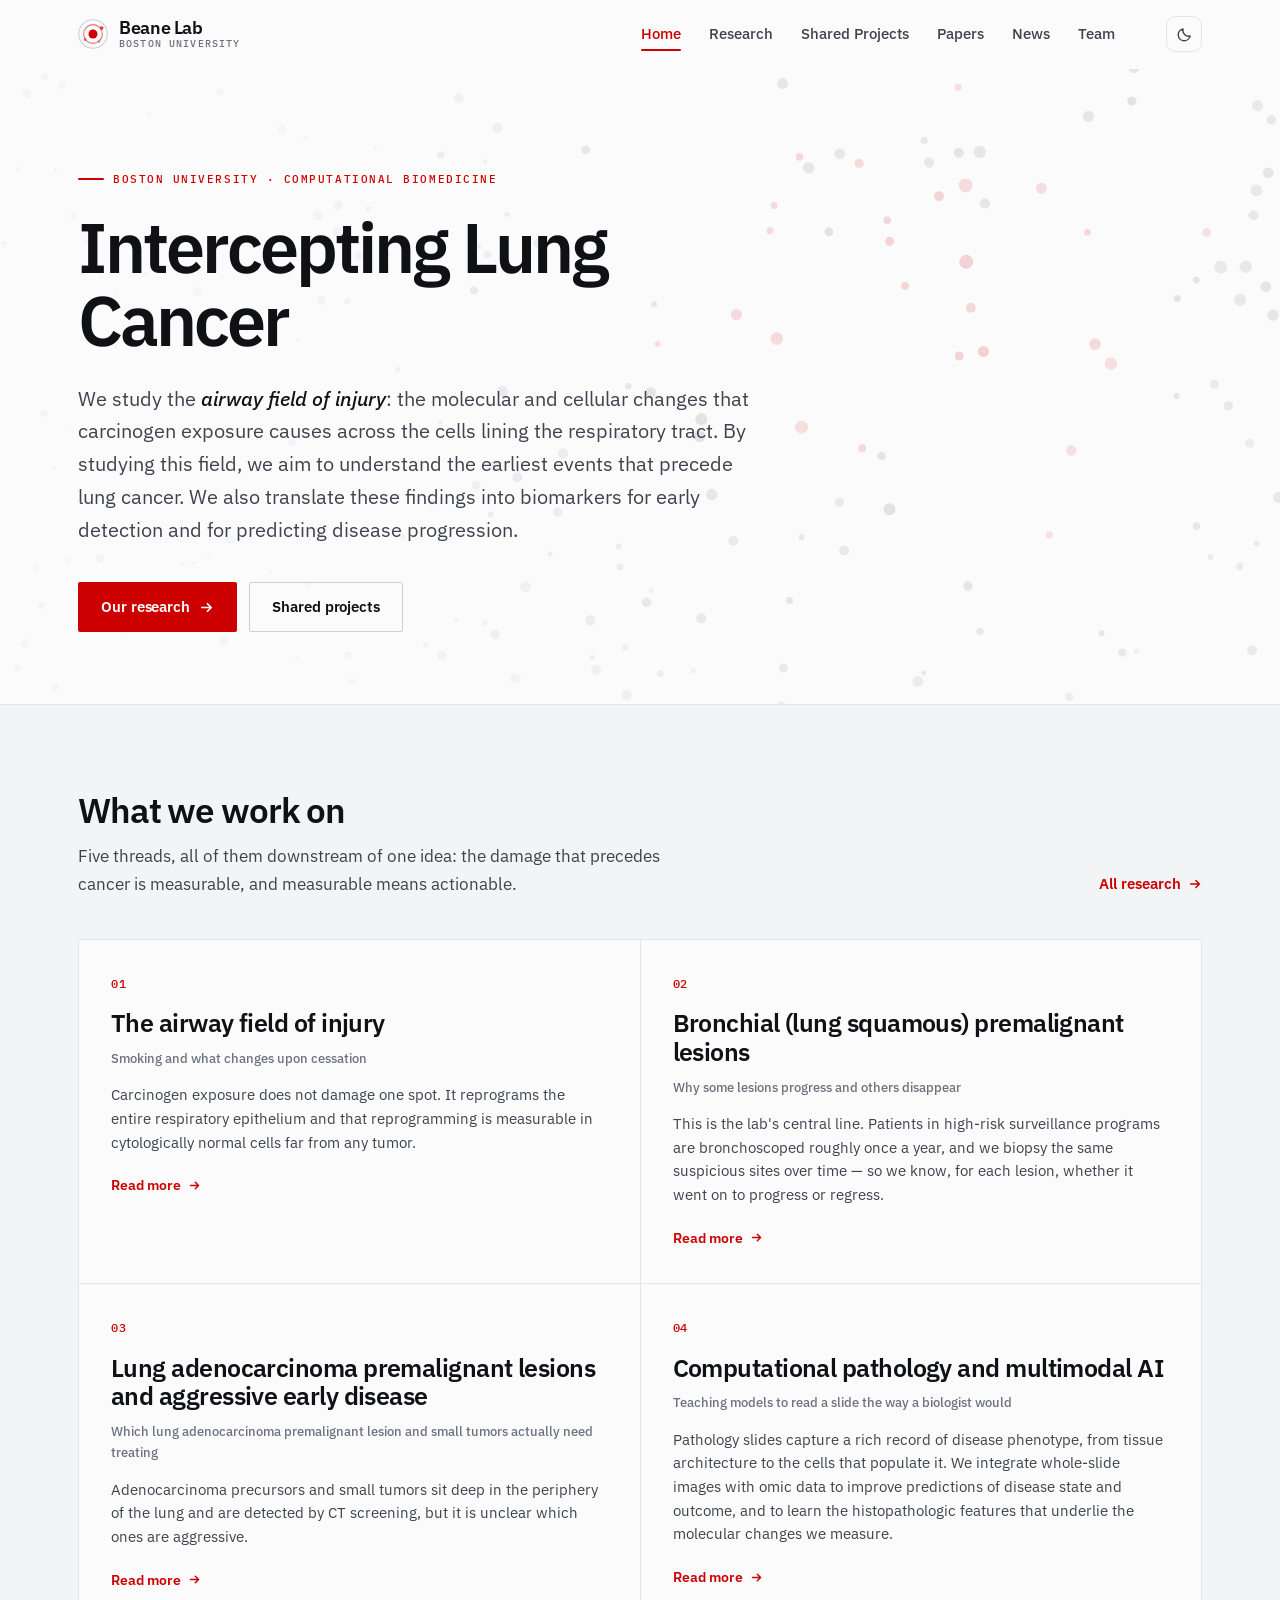
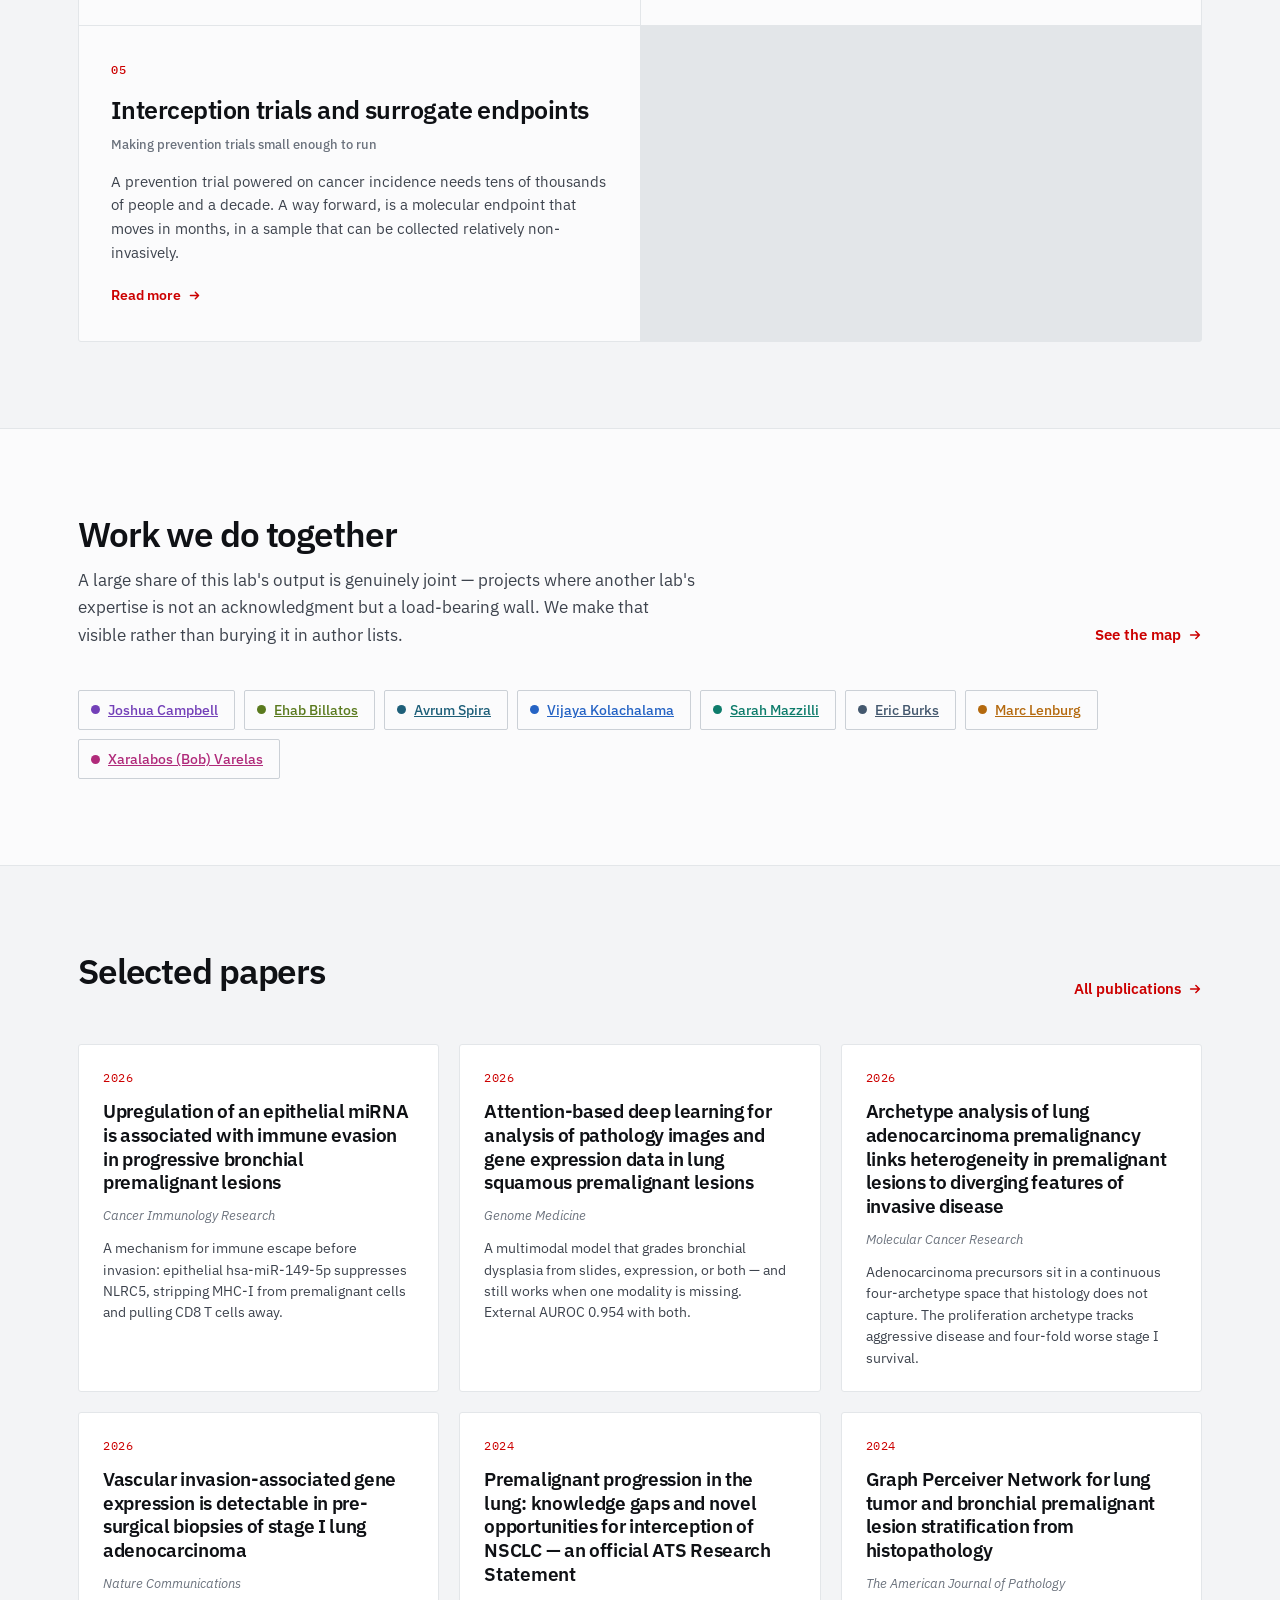
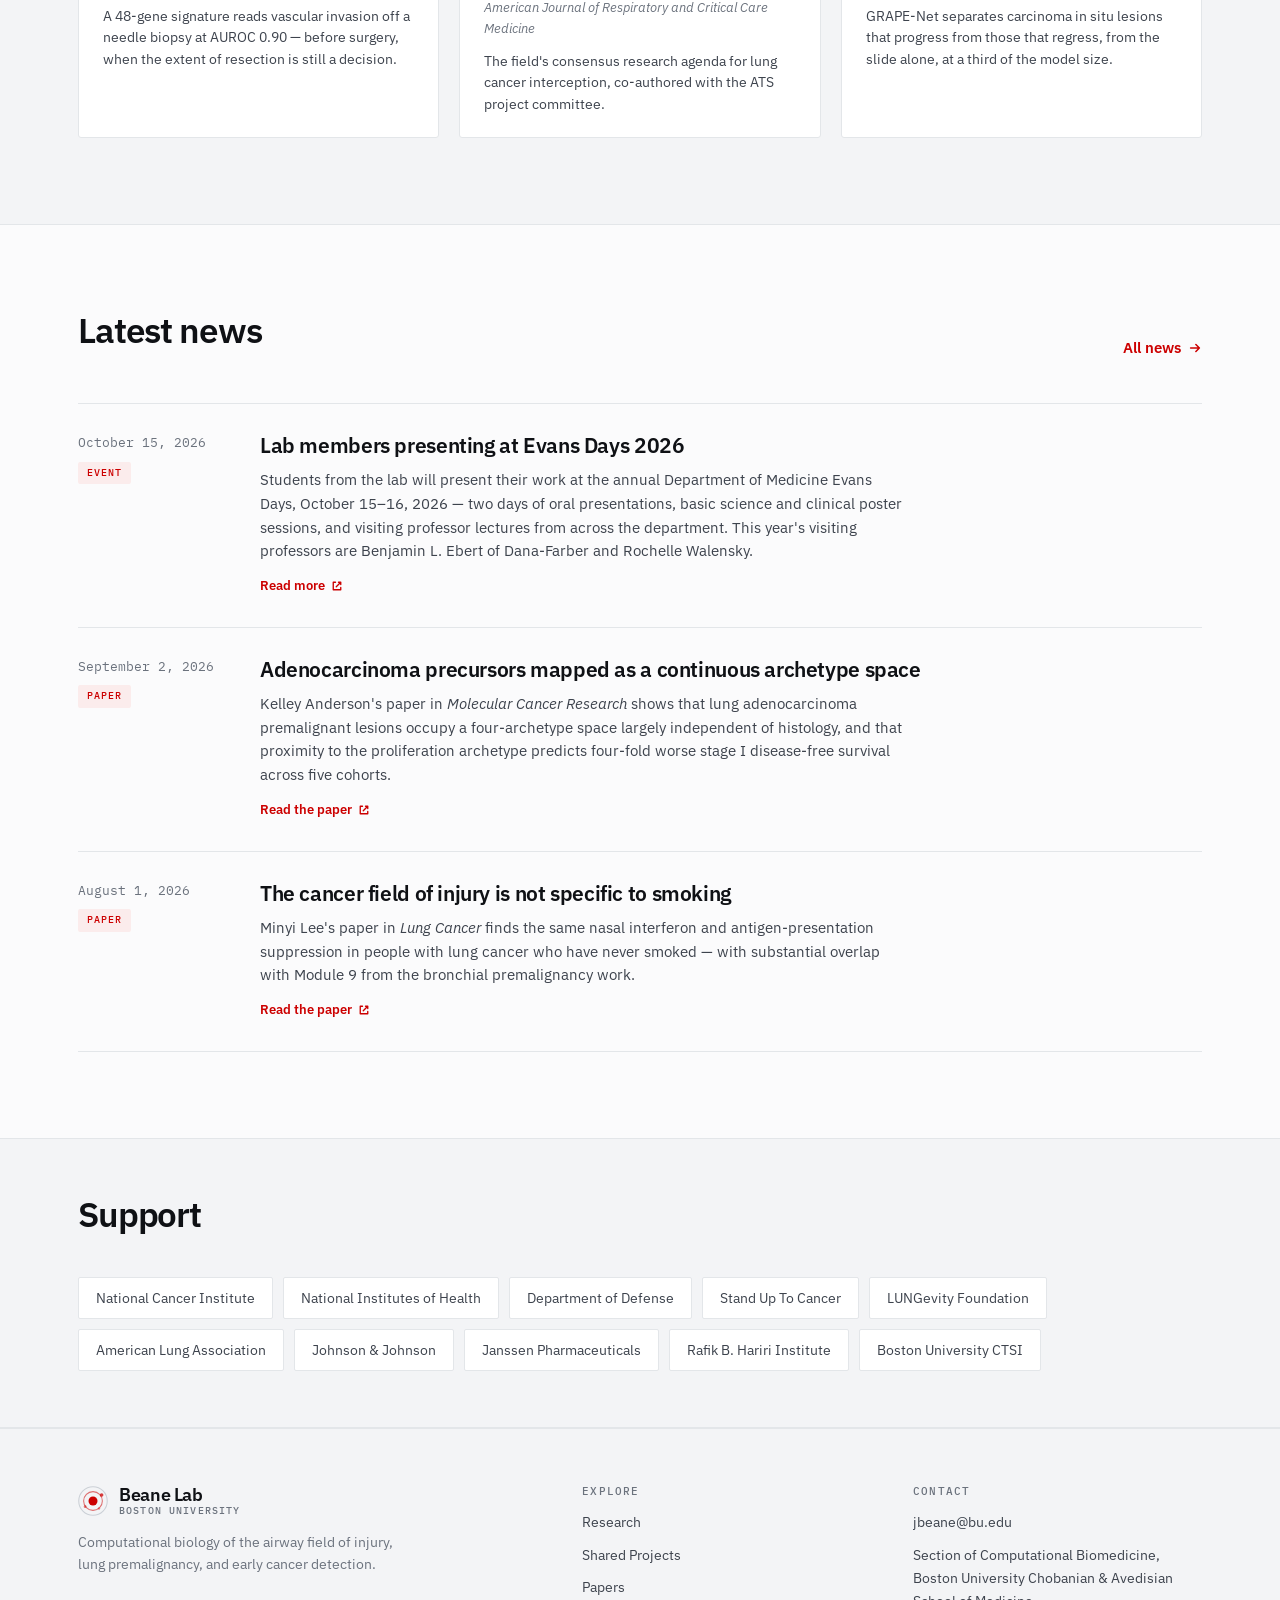
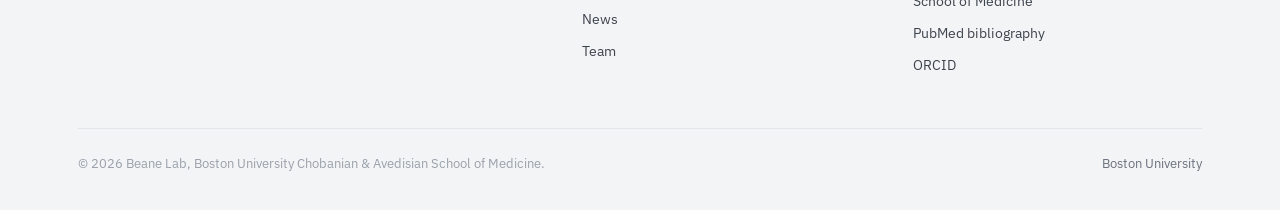
==== index.html @ b396442c "Initial Beane Lab website Static site: six pages (Home, Research, Shared Projects, Papers, News, Tea" ====
<!doctype html>
<html lang="en">
<head>
<meta charset="utf-8">
<meta name="viewport" content="width=device-width, initial-scale=1">
<title>Beane Lab — Boston University</title>
<meta name="description" content="The Beane Lab at Boston University studies the airway field of injury, lung premalignant lesions, and computational approaches to intercepting lung cancer before it becomes invasive.">
<meta name="author" content="Jennifer Beane">
<meta property="og:title" content="Beane Lab — Boston University">
<meta property="og:description" content="The Beane Lab at Boston University studies the airway field of injury, lung premalignant lesions, and computational approaches to intercepting lung cancer before it becomes invasive.">
<meta property="og:type" content="website">
<link rel="icon" href="data:image/svg+xml,%3Csvg xmlns='http://www.w3.org/2000/svg' viewBox='0 0 40 40'%3E%3Ccircle cx='20' cy='20' r='19' fill='%23CC0000'/%3E%3Ccircle cx='20' cy='20' r='9' fill='%23fff'/%3E%3C/svg%3E">
<link rel="preconnect" href="https://fonts.googleapis.com">
<link rel="preconnect" href="https://fonts.gstatic.com" crossorigin>
<link href="https://fonts.googleapis.com/css2?family=IBM+Plex+Mono:wght@400;500&family=IBM+Plex+Sans:ital,wght@0,400;0,500;0,600;0,700;1,400;1,600&display=swap" rel="stylesheet">
<link rel="stylesheet" href="assets/css/site.css">
<script>
/* set theme before first paint so there is no flash */
(function(){try{var t=localStorage.getItem('beane-theme');if(t==='dark'||t==='light')document.documentElement.setAttribute('data-theme',t);}catch(e){}})();
</script>
</head>
<body>
<main id="main" data-page="home"></main>
<script src="assets/js/data-site.js"></script>
<script src="assets/js/data-papers.js"></script>
<script src="assets/js/site.js"></script>
</body>
</html>
---- assets/css/site.css ----
/* ============================================================
   Beane Lab — stylesheet
   Boston University palette: BU Red #CC0000, Black #2D2926
   ============================================================ */

/* ---------- tokens ---------- */
:root {
  --paper:        #FBFBFC;
  --paper-2:      #F3F4F6;
  --paper-3:      #E6E8EB;
  --card:         #FFFFFF;
  --ink:          #0F1115;
  --ink-2:        #3D434D;
  --ink-3:        #6B727D;
  --ink-4:        #9AA1AB;
  --rule:         #E3E6E9;
  --rule-2:       #CBD0D6;

  --red:          #CC0000;
  --red-soft:     #FBECEC;
  --red-deep:     #A30000;
  --on-red:       #FFFFFF;

  --c-campbell:   #7340B8;
  --c-burks:      #44586E;
  --c-spira:      #1E5F79;
  --c-billatos:   #5A7A1E;
  --c-kola:       #2563C4;
  --c-mazzilli:   #0E7C6B;
  --c-lenburg:    #B4690E;
  --c-varelas:    #B02A7A;

  --font-display: 'IBM Plex Sans', -apple-system, BlinkMacSystemFont, 'Segoe UI', Helvetica, Arial, sans-serif;
  --font-body:    'IBM Plex Sans', -apple-system, BlinkMacSystemFont, 'Segoe UI', Helvetica, Arial, sans-serif;
  --font-mono:    'IBM Plex Mono', ui-monospace, 'SF Mono', Menlo, Consolas, monospace;

  --maxw:         1180px;
  --maxw-text:    680px;
  --radius:       3px;
  --radius-sm:    2px;

  --shadow-1: 0 1px 1px rgba(15,17,21,.04);
  --shadow-2: 0 1px 2px rgba(15,17,21,.06), 0 6px 18px rgba(15,17,21,.06);
  --shadow-3: 0 2px 6px rgba(15,17,21,.08), 0 18px 44px rgba(15,17,21,.10);

  --ease: cubic-bezier(.22,.61,.36,1);
}

:root:not([data-theme="light"]) {
  color-scheme: light;
}

@media (prefers-color-scheme: dark) {
  :root:not([data-theme="light"]) {
    --paper:    #0D0F12;
    --paper-2:  #14171B;
    --paper-3:  #1D2127;
    --card:     #13161A;
    --ink:      #EDEFF2;
    --ink-2:    #B4BAC3;
    --ink-3:    #858C96;
    --ink-4:    #5D646D;
    --rule:     #23272D;
    --rule-2:   #333941;

    --red:      #FF5A4D;
    --red-soft: #2A1513;
    --red-deep: #FF8578;
    --on-red:   #0D0F12;

    --c-campbell: #B695E8;
    --c-burks:    #9DB2C9;
    --c-spira:    #6FB3CE;
    --c-billatos: #A5C65A;
    --c-mazzilli: #3FC4AC;
    --c-kola:     #7FA6F5;
    --c-lenburg:  #E0A24A;
    --c-varelas:  #F07CB8;

    --shadow-1: 0 1px 2px rgba(0,0,0,.4), 0 2px 8px rgba(0,0,0,.3);
    --shadow-2: 0 2px 4px rgba(0,0,0,.45), 0 12px 32px rgba(0,0,0,.4);
    --shadow-3: 0 4px 10px rgba(0,0,0,.5), 0 24px 56px rgba(0,0,0,.5);
    color-scheme: dark;
  }
}

:root[data-theme="dark"] {
  --paper:    #0D0F12;
  --paper-2:  #14171B;
  --paper-3:  #1D2127;
  --card:     #13161A;
  --ink:      #EDEFF2;
  --ink-2:    #B4BAC3;
  --ink-3:    #858C96;
  --ink-4:    #5D646D;
  --rule:     #23272D;
  --rule-2:   #333941;
  --red:      #FF5A4D;
  --red-soft: #2A1513;
  --red-deep: #FF8578;
  --on-red:   #0D0F12;
  --c-campbell: #B695E8;
    --c-burks:    #9DB2C9;
    --c-spira:    #6FB3CE;
    --c-billatos: #A5C65A;
    --c-mazzilli: #3FC4AC;
  --c-kola:     #7FA6F5;
  --c-lenburg:  #E0A24A;
  --c-varelas:  #F07CB8;
  --shadow-1: 0 1px 2px rgba(0,0,0,.4), 0 2px 8px rgba(0,0,0,.3);
  --shadow-2: 0 2px 4px rgba(0,0,0,.45), 0 12px 32px rgba(0,0,0,.4);
  --shadow-3: 0 4px 10px rgba(0,0,0,.5), 0 24px 56px rgba(0,0,0,.5);
  color-scheme: dark;
}

/* ---------- reset ---------- */
*, *::before, *::after { box-sizing: border-box; }
html { -webkit-text-size-adjust: 100%; scroll-behavior: smooth; }
@media (prefers-reduced-motion: reduce) {
  html { scroll-behavior: auto; }
  *, *::before, *::after { animation-duration: .01ms !important; transition-duration: .01ms !important; }
}
body {
  margin: 0;
  background: var(--paper);
  color: var(--ink);
  font-family: var(--font-body);
  font-size: 16px;
  line-height: 1.65;
  -webkit-font-smoothing: antialiased;
  text-rendering: optimizeLegibility;
  overflow-x: hidden;
}
img { max-width: 100%; display: block; }
a { color: inherit; }
h1,h2,h3,h4 { margin: 0; font-weight: 600; line-height: 1.15; letter-spacing: -.015em; }
p { margin: 0 0 1em; }
::selection { background: var(--red); color: var(--on-red); }

.wrap { max-width: var(--maxw); margin: 0 auto; padding: 0 28px; }
@media (max-width: 640px) { .wrap { padding: 0 20px; } }

.skip {
  position: absolute; left: -9999px; top: 0; z-index: 999;
  background: var(--red); color: var(--on-red); padding: 12px 20px; border-radius: 0 0 8px 0;
}
.skip:focus { left: 0; }

/* ============================================================
   HEADER
   ============================================================ */
.site-head {
  position: sticky; top: 0; z-index: 100;
  background: color-mix(in srgb, var(--paper) 86%, transparent);
  backdrop-filter: saturate(1.6) blur(14px);
  -webkit-backdrop-filter: saturate(1.6) blur(14px);
  border-bottom: 1px solid transparent;
  transition: border-color .25s var(--ease), background .25s var(--ease);
}
.site-head.stuck { border-bottom-color: var(--rule); }
.head-in {
  max-width: var(--maxw); margin: 0 auto; padding: 0 28px;
  height: 68px; display: flex; align-items: center; gap: 28px;
}
@media (max-width: 640px) { .head-in { padding: 0 20px; height: 60px; } }

.brand { display: flex; align-items: center; gap: 11px; text-decoration: none; flex-shrink: 0; }
.brand-mark {
  width: 30px; height: 30px; flex-shrink: 0;
}
.brand-txt { display: flex; flex-direction: column; line-height: 1.1; }
.brand-txt b {
  font-family: var(--font-display); font-weight: 600; font-size: 18px;
  letter-spacing: -.02em; color: var(--ink);
}
.brand-txt span {
  font-family: var(--font-mono);
  font-size: 9.5px; letter-spacing: .12em; text-transform: uppercase;
  color: var(--ink-3); font-weight: 500; margin-top: 1px;
}

.nav { display: flex; gap: 2px; margin-left: auto; align-items: center; }
.nav a {
  text-decoration: none; color: var(--ink-2); font-size: 14.5px; font-weight: 500;
  padding: 8px 13px; border-radius: 7px; position: relative;
  transition: color .18s var(--ease), background .18s var(--ease);
}
.nav a:hover { color: var(--ink); background: var(--paper-2); }
.nav a.on { color: var(--red); }
.nav a.on::after {
  content: ''; position: absolute; left: 13px; right: 13px; bottom: 3px;
  height: 2px; background: var(--red); border-radius: 2px;
}

.head-tools { display: flex; align-items: center; gap: 6px; margin-left: 10px; }
.icon-btn {
  width: 36px; height: 36px; display: grid; place-items: center;
  border: 1px solid var(--rule); background: transparent; color: var(--ink-2);
  border-radius: 9px; cursor: pointer; padding: 0;
  transition: all .18s var(--ease);
}
.icon-btn:hover { border-color: var(--rule-2); color: var(--ink); background: var(--paper-2); }
.icon-btn svg { width: 17px; height: 17px; }
.nav-toggle { display: none; }

@media (max-width: 860px) {
  .nav {
    position: fixed; inset: 60px 0 auto 0;
    flex-direction: column; align-items: stretch; gap: 0;
    background: var(--paper); border-bottom: 1px solid var(--rule);
    padding: 10px 20px 20px; margin: 0;
    transform: translateY(-120%); transition: transform .3s var(--ease);
    box-shadow: var(--shadow-2);
  }
  .nav.open { transform: translateY(0); }
  .nav a { padding: 13px 8px; font-size: 16px; border-radius: 0; border-bottom: 1px solid var(--rule); }
  .nav a.on::after { display: none; }
  .nav-toggle { display: grid; }
  .head-tools { margin-left: auto; }
}

/* ============================================================
   HERO
   ============================================================ */
.hero { position: relative; padding: 92px 0 72px; overflow: hidden; }
.hero-bg {
  position: absolute; inset: 0; z-index: 0; pointer-events: none;
  opacity: .9;
}
.hero-bg svg { width: 100%; height: 100%; }
.hero .wrap { position: relative; z-index: 1; }

.eyebrow {
  display: inline-flex; align-items: center; gap: 9px;
  font-family: var(--font-mono);
  font-size: 11px; font-weight: 500; letter-spacing: .14em; text-transform: uppercase;
  color: var(--red); margin-bottom: 22px;
}
.eyebrow::before {
  content: ''; width: 26px; height: 2px; background: var(--red); border-radius: 2px;
}

.hero h1 {
  font-family: var(--font-display);
  font-size: clamp(2.6rem, 6.4vw, 4.4rem);
  font-weight: 600; line-height: 1.04; letter-spacing: -.042em;
  max-width: 15ch; margin-bottom: 26px;
}
.hero h1 em { font-style: italic; color: var(--red); }

.hero-lede {
  font-size: clamp(1.05rem, 1.9vw, 1.28rem);
  line-height: 1.6; color: var(--ink-2); max-width: 58ch; margin-bottom: 36px;
}
.hero-lede em { font-style: italic; color: var(--ink); font-weight: 500; }

.hero-cta { display: flex; flex-wrap: wrap; gap: 12px; }

.btn {
  display: inline-flex; align-items: center; gap: 9px;
  padding: 12px 22px; border-radius: 2px; text-decoration: none;
  font-size: 14.5px; font-weight: 600; letter-spacing: -.005em;
  border: 1px solid transparent; cursor: pointer;
  transition: all .2s var(--ease);
}
.btn svg { width: 15px; height: 15px; }
.btn-primary { background: var(--red); color: var(--on-red); }
.btn-primary:hover { background: var(--red-deep); transform: translateY(-1px); box-shadow: var(--shadow-2); }
.btn-ghost { background: transparent; color: var(--ink); border-color: var(--rule-2); }
.btn-ghost:hover { background: var(--paper-2); border-color: var(--ink-4); transform: translateY(-1px); }

/* stats strip */
.stats {
  display: grid; grid-template-columns: repeat(4, 1fr); gap: 1px;
  background: var(--rule); border: 1px solid var(--rule);
  border-radius: var(--radius); overflow: hidden; margin-top: 64px;
}
.stat { background: var(--paper); padding: 24px 22px; }
.stat b {
  display: block; font-family: var(--font-display); font-weight: 600;
  font-size: 2.3rem; line-height: 1; letter-spacing: -.03em; color: var(--red);
  margin-bottom: 9px;
}
.stat span { font-size: 13px; line-height: 1.45; color: var(--ink-3); display: block; }
@media (max-width: 860px) { .stats { grid-template-columns: repeat(2, 1fr); } }
@media (max-width: 420px) { .stats { grid-template-columns: 1fr; } }

/* ============================================================
   SECTIONS
   ============================================================ */
.section { padding: 86px 0; }
.section.alt { background: var(--paper-2); border-top: 1px solid var(--rule); border-bottom: 1px solid var(--rule); }
.section.tight { padding: 56px 0; }

.sec-head { margin-bottom: 44px; max-width: 70ch; }
.sec-head h2 {
  font-family: var(--font-display); font-weight: 600;
  font-size: clamp(1.7rem, 3vw, 2.2rem); letter-spacing: -.032em; line-height: 1.08;
  margin-bottom: 14px;
}
.sec-head p { color: var(--ink-2); font-size: 1.05rem; max-width: 62ch; margin: 0; }

.sec-head-row {
  display: flex; align-items: flex-end; justify-content: space-between;
  gap: 24px; margin-bottom: 40px; flex-wrap: wrap;
}
.sec-head-row .sec-head { margin-bottom: 0; }

.link-more {
  display: inline-flex; align-items: center; gap: 7px; text-decoration: none;
  font-size: 14.5px; font-weight: 600; color: var(--red); white-space: nowrap;
  border-bottom: 1px solid transparent; padding-bottom: 2px;
  transition: border-color .2s var(--ease), gap .2s var(--ease);
}
.link-more:hover { border-bottom-color: var(--red); gap: 11px; }
.link-more svg { width: 14px; height: 14px; }

.page-head { padding: 64px 0 20px; }
.page-head h1 {
  font-family: var(--font-display); font-weight: 600;
  font-size: clamp(2.4rem, 5.5vw, 3.7rem); letter-spacing: -.033em; line-height: 1.05;
  margin-bottom: 18px;
}
.page-head .lede { font-size: 1.12rem; color: var(--ink-2); max-width: 64ch; }

/* ============================================================
   RESEARCH
   ============================================================ */
.research-grid { display: grid; gap: 1px; background: var(--rule); border: 1px solid var(--rule); border-radius: var(--radius); overflow: hidden; }
.research-grid.cols-2 { grid-template-columns: 1fr 1fr; }
@media (max-width: 820px) { .research-grid.cols-2 { grid-template-columns: 1fr; } }

.rcard {
  background: var(--paper); padding: 34px 32px; text-decoration: none; color: inherit;
  display: flex; flex-direction: column; position: relative;
  transition: background .22s var(--ease);
}
.rcard:hover { background: var(--card); }
.rcard .num {
  font-family: var(--font-mono); font-size: 12px; font-weight: 500;
  color: var(--red); letter-spacing: .06em; margin-bottom: 16px;
}
.rcard h3 {
  font-family: var(--font-display); font-weight: 600; font-size: 1.55rem;
  letter-spacing: -.022em; line-height: 1.15; margin-bottom: 10px;
}
.rcard .kicker { font-size: 13px; color: var(--ink-3); margin-bottom: 14px; font-weight: 500; }
.rcard p { color: var(--ink-2); font-size: 14.8px; line-height: 1.6; margin: 0; }
.rcard .go {
  margin-top: 20px; font-size: 13.5px; font-weight: 600; color: var(--red);
  display: inline-flex; align-items: center; gap: 7px;
  transition: gap .2s var(--ease);
}
.rcard:hover .go { gap: 12px; }
.rcard .go svg { width: 13px; height: 13px; }

/* long-form research sections */
.thread {
  display: grid; grid-template-columns: 180px 1fr; gap: 48px;
  padding: 58px 0; border-top: 1px solid var(--rule);
}
.thread:first-of-type { border-top: 0; }
@media (max-width: 820px) { .thread { grid-template-columns: 1fr; gap: 20px; padding: 40px 0; } }

.thread-side { position: sticky; top: 100px; align-self: start; }
@media (max-width: 820px) { .thread-side { position: static; } }
.thread-num {
  font-family: var(--font-mono); font-size: 2.6rem; font-weight: 400;
  color: var(--rule-2); line-height: 1; letter-spacing: -.03em; margin-bottom: 10px;
}
.thread-kicker { font-size: 12.5px; color: var(--ink-3); line-height: 1.45; }

.thread-body h2 {
  font-family: var(--font-display); font-weight: 600;
  font-size: clamp(1.7rem, 3.2vw, 2.3rem); letter-spacing: -.026em; margin-bottom: 18px;
}
.thread-lede {
  font-size: 1.12rem; line-height: 1.6; color: var(--ink);
  padding-left: 20px; border-left: 3px solid var(--red); margin-bottom: 26px;
}
.thread-body p { color: var(--ink-2); max-width: var(--maxw-text); font-size: 15.6px; }
.thread-body strong { color: var(--ink); font-weight: 600; }

.anchors { margin-top: 26px; display: flex; flex-wrap: wrap; gap: 8px; }
.anchor-chip {
  font-size: 12.5px; padding: 5px 12px; border-radius: 2px;
  background: var(--paper-2); border: 1px solid var(--rule); color: var(--ink-2);
  font-weight: 500;
}

/* ============================================================
   SHARED PROJECTS — the collaboration map
   ============================================================ */
.map-shell {
  background: var(--card); border: 1px solid var(--rule); border-radius: var(--radius);
  padding: 20px; box-shadow: var(--shadow-1); margin-bottom: 44px;
  position: relative; overflow: hidden;
}
.map-scroll { overflow-x: auto; overflow-y: hidden; -webkit-overflow-scrolling: touch; }
.map-shell svg { width: 100%; height: auto; display: block; touch-action: manipulation; }
@media (max-width: 760px) { .map-shell svg { min-width: 720px; } .map-shell { padding: 14px; } }

.map-node-label { font-family: var(--font-body); font-weight: 600; font-size: 13px; }
.map-node-sub   { font-family: var(--font-body); font-weight: 500; font-size: 10px; }
.map-proj-label { font-family: var(--font-body); font-weight: 500; font-size: 11.5px; }

.map-link { transition: stroke-opacity .25s var(--ease), stroke-width .25s var(--ease); }
.map-person, .map-proj { cursor: pointer; }
.map-person circle, .map-proj rect { transition: all .25s var(--ease); }
.map-dim { opacity: .13; }
.map-hint {
  text-align: center; font-size: 12.5px; color: var(--ink-3);
  margin-top: 6px; padding-bottom: 4px;
}

/* filter chips */
.chips { display: flex; flex-wrap: wrap; gap: 9px; margin-bottom: 32px; }
.chip {
  display: inline-flex; align-items: center; gap: 8px;
  padding: 8px 16px 8px 12px; border-radius: 2px; cursor: pointer;
  border: 1px solid var(--rule-2); background: transparent; color: var(--ink-2);
  font-family: var(--font-body); font-size: 13.5px; font-weight: 500;
  transition: all .18s var(--ease);
}
.chip:hover { border-color: var(--ink-4); color: var(--ink); }
.chip .dot { width: 9px; height: 9px; border-radius: 50%; background: currentColor; flex-shrink: 0; }
.chip.on { background: var(--ink); color: var(--paper); border-color: var(--ink); }

/* project cards */
.proj-list { display: flex; flex-direction: column; gap: 22px; }
.proj {
  background: var(--card); border: 1px solid var(--rule); border-radius: var(--radius);
  overflow: hidden; box-shadow: var(--shadow-1);
  transition: box-shadow .25s var(--ease), transform .25s var(--ease), opacity .25s var(--ease);
}
.proj:hover { box-shadow: var(--shadow-2); }
.proj.hide { display: none; }

.proj-bar { height: 4px; display: flex; }
.proj-bar i { flex: 1; display: block; }

.proj-top { padding: 28px 30px 0; }
@media (max-width: 640px) { .proj-top { padding: 24px 20px 0; } }

.proj-meta { display: flex; align-items: center; gap: 12px; flex-wrap: wrap; margin-bottom: 12px; }
.proj-status {
  font-size: 10.5px; font-weight: 700; letter-spacing: .1em; text-transform: uppercase;
  color: var(--c-mazzilli); background: color-mix(in srgb, var(--c-mazzilli) 12%, transparent);
  padding: 4px 10px; border-radius: 2px;
}
.proj-sub { font-size: 12.5px; color: var(--ink-3); font-weight: 500; }

.proj h3 {
  font-family: var(--font-display); font-weight: 600; font-size: 1.72rem;
  letter-spacing: -.024em; line-height: 1.14; margin-bottom: 14px;
}
.proj-lede { color: var(--ink-2); font-size: 15.4px; line-height: 1.62; max-width: 70ch; }

.proj-people { display: flex; flex-wrap: wrap; gap: 7px; margin: 18px 0 4px; }
.person-tag {
  display: inline-flex; align-items: center; gap: 7px;
  font-size: 12.5px; font-weight: 600; padding: 5px 12px 5px 9px;
  border-radius: 2px; border: 1px solid currentColor;
}
.person-tag .dot { width: 8px; height: 8px; border-radius: 50%; background: currentColor; }

/* the "who brings what" braid */
.split { margin: 26px 0 0; border-top: 1px solid var(--rule); }
.split-row {
  display: grid; grid-template-columns: 190px 1fr; gap: 20px;
  padding: 15px 0; border-bottom: 1px solid var(--rule);
  align-items: start;
}
.split-row:last-child { border-bottom: 0; }
@media (max-width: 640px) { .split-row { grid-template-columns: 1fr; gap: 5px; } }
.split-who {
  display: flex; align-items: center; gap: 9px;
  font-size: 13.5px; font-weight: 600;
}
.split-who .bar { width: 3px; height: 17px; border-radius: 3px; background: currentColor; flex-shrink: 0; }
.split-what { font-size: 14.2px; color: var(--ink-2); line-height: 1.55; }

/* expandable detail */
.proj-more {
  display: grid; grid-template-rows: 0fr;
  transition: grid-template-rows .35s var(--ease);
}
.proj.open .proj-more { grid-template-rows: 1fr; }
.proj-more > div { overflow: hidden; }
.proj-more-in { padding: 4px 30px 28px; }
@media (max-width: 640px) { .proj-more-in { padding: 4px 20px 24px; } }

.why {
  background: var(--paper-2); border-left: 3px solid var(--red);
  padding: 16px 20px; border-radius: 0 var(--radius-sm) var(--radius-sm) 0;
  font-size: 14.6px; line-height: 1.6; color: var(--ink-2); margin: 20px 0 24px;
}
.why b {
  display: block; font-size: 10.5px; letter-spacing: .11em; text-transform: uppercase;
  color: var(--red); margin-bottom: 7px; font-weight: 700;
}

.detail-grid { display: grid; grid-template-columns: 1fr 1fr; gap: 28px; }
@media (max-width: 760px) { .detail-grid { grid-template-columns: 1fr; gap: 22px; } }
.detail-col h4 {
  font-size: 10.5px; letter-spacing: .11em; text-transform: uppercase;
  color: var(--ink-3); margin-bottom: 12px; font-weight: 700;
}
.detail-col ul { margin: 0; padding: 0; list-style: none; }
.detail-col li {
  font-size: 13.6px; color: var(--ink-2); line-height: 1.5;
  padding: 7px 0 7px 18px; position: relative; border-bottom: 1px solid var(--rule);
}
.detail-col li:last-child { border-bottom: 0; }
.detail-col li::before {
  content: ''; position: absolute; left: 0; top: 15px;
  width: 6px; height: 1px; background: var(--ink-4);
}
.acc-chips { display: flex; flex-wrap: wrap; gap: 7px; }
.acc {
  font-family: var(--font-mono); font-size: 11.5px; padding: 4px 10px;
  background: var(--paper-2); border: 1px solid var(--rule); border-radius: 6px;
  color: var(--ink-2);
}

.proj-papers { margin-top: 26px; }
.proj-papers h4 {
  font-size: 10.5px; letter-spacing: .11em; text-transform: uppercase;
  color: var(--ink-3); margin-bottom: 12px; font-weight: 700;
}

.proj-foot {
  padding: 0 30px 24px; display: flex; align-items: center; gap: 14px; flex-wrap: wrap;
}
@media (max-width: 640px) { .proj-foot { padding: 0 20px 22px; } }
.toggle-btn {
  display: inline-flex; align-items: center; gap: 8px;
  background: transparent; border: 1px solid var(--rule-2); color: var(--ink-2);
  font-family: var(--font-body); font-size: 13.5px; font-weight: 600;
  padding: 9px 17px; border-radius: 2px; cursor: pointer;
  transition: all .18s var(--ease);
}
.toggle-btn:hover { border-color: var(--ink-4); color: var(--ink); background: var(--paper-2); }
.toggle-btn svg { width: 13px; height: 13px; transition: transform .3s var(--ease); }
.proj.open .toggle-btn svg { transform: rotate(180deg); }
.proj-count { font-size: 12.5px; color: var(--ink-3); }

/* ============================================================
   PAPERS
   ============================================================ */
.paper-tools {
  display: flex; gap: 12px; flex-wrap: wrap; align-items: center;
  margin-bottom: 26px;
}
.search-box {
  position: relative; flex: 1; min-width: 240px;
}
.search-box svg {
  position: absolute; left: 14px; top: 50%; transform: translateY(-50%);
  width: 16px; height: 16px; color: var(--ink-4); pointer-events: none;
}
.search-box input {
  width: 100%; padding: 11px 15px 11px 40px;
  border: 1px solid var(--rule-2); border-radius: 2px;
  background: var(--card); color: var(--ink);
  font-family: var(--font-body); font-size: 14.5px;
  transition: border-color .18s var(--ease), box-shadow .18s var(--ease);
}
.search-box input:focus {
  outline: none; border-color: var(--red);
  box-shadow: 0 0 0 3px color-mix(in srgb, var(--red) 15%, transparent);
}
.search-box input::placeholder { color: var(--ink-4); }

.paper-list { border-top: 1px solid var(--rule); }
.yr-head {
  font-family: var(--font-mono); font-size: .95rem; font-weight: 500;
  color: var(--ink-3); padding: 26px 0 10px; letter-spacing: -.01em;
}
.paper {
  display: block; padding: 20px 0; border-bottom: 1px solid var(--rule);
  text-decoration: none; color: inherit; position: relative;
  transition: background .18s var(--ease);
}
.paper:hover { background: color-mix(in srgb, var(--paper-2) 60%, transparent); }
.paper.hide { display: none; }

.paper-badges { display: flex; gap: 7px; flex-wrap: wrap; margin-bottom: 8px; align-items: center; }
.badge {
  font-size: 10px; font-weight: 700; letter-spacing: .09em; text-transform: uppercase;
  padding: 3px 8px; border-radius: 5px;
}
.badge-first  { background: var(--red); color: var(--on-red); }
.badge-senior { background: var(--ink); color: var(--paper); }
.badge-pre    { background: var(--paper-3); color: var(--ink-3); }
.badge-tag    { background: transparent; color: var(--ink-3); border: 1px solid var(--rule-2); font-weight: 600; }

.paper h3 {
  font-family: var(--font-display); font-weight: 600; font-size: 1.22rem;
  line-height: 1.28; letter-spacing: -.016em; margin-bottom: 7px;
  transition: color .18s var(--ease);
}
.paper:hover h3 { color: var(--red); }
.paper .authors { font-size: 13.4px; color: var(--ink-3); margin-bottom: 7px; }
.paper .venue { font-size: 13.4px; color: var(--ink-2); margin-bottom: 9px; }
.paper .venue i { font-style: italic; }
.paper .note {
  font-size: 14.2px; color: var(--ink-2); line-height: 1.55;
  padding-left: 15px; border-left: 2px solid var(--rule-2); max-width: 78ch;
}
.paper:hover .note { border-left-color: var(--red); }

.empty {
  padding: 60px 20px; text-align: center; color: var(--ink-3); font-size: 15px;
}

/* compact paper rows (inside project cards / home) */
.mini-papers { display: flex; flex-direction: column; }
.mini-paper {
  display: flex; gap: 14px; padding: 11px 0; border-top: 1px solid var(--rule);
  text-decoration: none; color: inherit; align-items: baseline;
  transition: padding-left .2s var(--ease);
}
.mini-paper:hover { padding-left: 6px; }
.mini-paper .my { font-family: var(--font-mono); font-size: 12px; color: var(--ink-4); flex-shrink: 0; width: 34px; }
.mini-paper .mt { font-size: 14.2px; line-height: 1.45; color: var(--ink); }
.mini-paper:hover .mt { color: var(--red); }
.mini-paper .mj { font-size: 12.6px; color: var(--ink-3); font-style: italic; }

/* featured papers on home */
.feat-grid { display: grid; grid-template-columns: repeat(3, 1fr); gap: 20px; }
@media (max-width: 920px) { .feat-grid { grid-template-columns: repeat(2, 1fr); } }
@media (max-width: 600px) { .feat-grid { grid-template-columns: 1fr; } }
.feat {
  background: var(--card); border: 1px solid var(--rule); border-radius: var(--radius);
  padding: 24px 24px 22px; text-decoration: none; color: inherit;
  display: flex; flex-direction: column;
  transition: transform .22s var(--ease), box-shadow .22s var(--ease), border-color .22s var(--ease);
}
.feat:hover { transform: translateY(-3px); box-shadow: var(--shadow-2); border-color: var(--rule-2); }
.feat .fy { font-family: var(--font-mono); font-size: 11.5px; color: var(--red); margin-bottom: 12px; letter-spacing: .05em; }
.feat h3 {
  font-family: var(--font-display); font-weight: 600; font-size: 1.16rem;
  line-height: 1.28; letter-spacing: -.016em; margin-bottom: 10px;
}
.feat .fj { font-size: 12.8px; color: var(--ink-3); font-style: italic; margin-bottom: 12px; }
.feat .fn { font-size: 13.8px; color: var(--ink-2); line-height: 1.55; margin: 0; }

/* ============================================================
   NEWS
   ============================================================ */
.news-list { border-top: 1px solid var(--rule); }
.news-item {
  display: grid; grid-template-columns: 150px 1fr; gap: 32px;
  padding: 28px 0; border-bottom: 1px solid var(--rule);
}
@media (max-width: 760px) { .news-item { grid-template-columns: 1fr; gap: 10px; padding: 24px 0; } }
.news-when { display: flex; flex-direction: column; gap: 9px; align-items: flex-start; }
.news-date { font-family: var(--font-mono); font-size: 12.5px; color: var(--ink-3); }
.news-tag {
  font-size: 10px; font-weight: 700; letter-spacing: .1em; text-transform: uppercase;
  padding: 3px 9px; border-radius: 5px; background: var(--red-soft); color: var(--red);
}
.news-body h3 {
  font-family: var(--font-display); font-weight: 600; font-size: 1.32rem;
  line-height: 1.24; letter-spacing: -.018em; margin-bottom: 10px;
}
.news-body p { color: var(--ink-2); font-size: 14.8px; line-height: 1.6; margin: 0; max-width: 72ch; }
.news-body a.nlink {
  display: inline-flex; align-items: center; gap: 6px; margin-top: 12px;
  font-size: 13.3px; font-weight: 600; color: var(--red); text-decoration: none;
  border-bottom: 1px solid transparent; padding-bottom: 1px;
}
.news-body a.nlink:hover { border-bottom-color: var(--red); }
.news-body a.nlink svg { width: 12px; height: 12px; }

/* ============================================================
   TEAM
   ============================================================ */
.pi-block {
  display: grid; grid-template-columns: 300px 1fr; gap: 48px; align-items: start;
  padding-bottom: 54px; border-bottom: 1px solid var(--rule); margin-bottom: 54px;
}
@media (max-width: 820px) { .pi-block { grid-template-columns: 1fr; gap: 28px; } }
.pi-photo {
  width: 100%; aspect-ratio: 454/560; object-fit: cover; object-position: center top;
  border-radius: var(--radius); background: var(--paper-3); box-shadow: var(--shadow-2);
}
.pi-photo-ph {
  width: 100%; aspect-ratio: 454/560; border-radius: var(--radius);
  background: linear-gradient(145deg, var(--paper-3), var(--paper-2));
  display: grid; place-items: center; color: var(--ink-4); font-size: 13px;
  border: 1px solid var(--rule);
}
.pi-info h2 {
  font-family: var(--font-display); font-weight: 600; font-size: 2.1rem;
  letter-spacing: -.028em; margin-bottom: 8px;
}
.pi-role { color: var(--red); font-weight: 600; font-size: 14.5px; margin-bottom: 14px; }
.pi-titles { font-size: 14px; color: var(--ink-3); line-height: 1.55; margin-bottom: 22px; }
.pi-info p.bio { color: var(--ink-2); font-size: 15.4px; line-height: 1.68; max-width: 68ch; }
.pi-links { display: flex; flex-wrap: wrap; gap: 10px; margin-top: 22px; }

.team-grid { display: grid; grid-template-columns: repeat(4, 1fr); gap: 1px; background: var(--rule); border: 1px solid var(--rule); border-radius: var(--radius); overflow: hidden; }
@media (max-width: 980px) { .team-grid { grid-template-columns: repeat(3, 1fr); } }
@media (max-width: 720px) { .team-grid { grid-template-columns: repeat(2, 1fr); } }
@media (max-width: 440px) { .team-grid { grid-template-columns: 1fr; } }
.member { background: var(--paper); padding: 26px 22px; transition: background .2s var(--ease); }
.member:hover { background: var(--card); }
.member .avatar {
  width: 48px; height: 48px; border-radius: 50%; margin-bottom: 15px;
  display: grid; place-items: center;
  font-family: var(--font-display); font-size: 17px; font-weight: 500;
  background: var(--red-soft); color: var(--red);
}
.member h3 { font-size: 15.5px; font-weight: 600; letter-spacing: -.01em; margin-bottom: 4px; }
.member .mrole { font-size: 12.5px; color: var(--red); font-weight: 600; margin-bottom: 9px; }
.member .mfocus { font-size: 13px; color: var(--ink-3); line-height: 1.5; }

.alumni-list { display: flex; flex-wrap: wrap; gap: 9px; }
.alum {
  font-size: 13.5px; padding: 7px 15px; border-radius: 2px;
  background: var(--paper-2); border: 1px solid var(--rule); color: var(--ink-2);
}

/* ============================================================
   FUNDERS + FOOTER
   ============================================================ */
.funders { display: flex; flex-wrap: wrap; gap: 10px; }
.funder {
  font-size: 13.5px; padding: 9px 17px; border-radius: 2px;
  border: 1px solid var(--rule); color: var(--ink-2); background: var(--card);
}

.site-foot {
  border-top: 1px solid var(--rule); background: var(--paper-2);
  padding: 56px 0 36px; margin-top: 0;
}
.foot-grid { display: grid; grid-template-columns: 1.6fr 1fr 1fr; gap: 42px; margin-bottom: 42px; }
@media (max-width: 760px) { .foot-grid { grid-template-columns: 1fr; gap: 30px; } }
.foot-brand .brand { margin-bottom: 14px; }
.foot-brand p { font-size: 13.8px; color: var(--ink-3); line-height: 1.6; max-width: 42ch; margin: 0; }
.foot-col h4 {
  font-size: 10.5px; letter-spacing: .11em; text-transform: uppercase;
  color: var(--ink-3); margin-bottom: 14px; font-weight: 700;
}
.foot-col a, .foot-col p {
  display: block; font-size: 14px; color: var(--ink-2); text-decoration: none;
  margin-bottom: 9px; transition: color .18s var(--ease);
}
.foot-col a:hover { color: var(--red); }
.foot-bot {
  border-top: 1px solid var(--rule); padding-top: 24px;
  display: flex; justify-content: space-between; gap: 18px; flex-wrap: wrap;
  font-size: 12.8px; color: var(--ink-4);
}
.foot-bot a { color: var(--ink-3); text-decoration: none; }
.foot-bot a:hover { color: var(--red); }

/* ---------- reveal on scroll ---------- */
.rv { opacity: 0; transform: translateY(16px); transition: opacity .6s var(--ease), transform .6s var(--ease); }
.rv.in { opacity: 1; transform: none; }
@media (prefers-reduced-motion: reduce) { .rv { opacity: 1; transform: none; } }

/* ---------- utility ---------- */
.note-box {
  background: var(--red-soft); border: 1px solid color-mix(in srgb, var(--red) 25%, transparent);
  border-radius: var(--radius-sm); padding: 14px 18px; font-size: 13.8px;
  color: var(--ink-2); line-height: 1.55; margin-bottom: 28px;
}
.note-box b { color: var(--red); }

/* map hint: swap wording on small screens */
.hint-narrow { display: none; }
@media (max-width: 760px) {
  .hint-wide { display: none; }
  .hint-narrow { display: inline; }
}

/* ============================================================
   Additions: BU framing, collaborator links, map captions
   ============================================================ */
.page-head .lede-note {
  font-size: 14.6px; line-height: 1.6; color: var(--ink-2);
  max-width: 62ch; margin-top: 16px; padding: 13px 16px;
  background: var(--paper-2); border-left: 2px solid var(--red);
}
.page-head .lede-note strong { color: var(--ink); font-weight: 600; }

.person-tag { text-decoration: none; }
.person-tag.is-link svg { width: 10px; height: 10px; opacity: .6; margin-left: 1px; }
.person-tag.is-link { transition: background .16s var(--ease); }
.person-tag.is-link:hover { background: color-mix(in srgb, currentColor 10%, transparent); }
.person-tag.is-link:hover svg { opacity: 1; }

.map-caption {
  font-family: var(--font-mono); font-size: 9.5px;
  letter-spacing: .13em; font-weight: 500;
}

/* sharper, more technical chrome */
.badge { border-radius: 2px; font-family: var(--font-mono); font-weight: 500; letter-spacing: .07em; }
.acc { border-radius: 2px; }
.news-tag { border-radius: 2px; font-family: var(--font-mono); font-weight: 500; }
.proj-status { font-family: var(--font-mono); font-weight: 500; }
.detail-col h4, .proj-papers h4, .foot-col h4, .why b {
  font-family: var(--font-mono); font-weight: 500;
}
.rcard .num, .feat .fy, .news-date, .mini-paper .my { font-family: var(--font-mono); }
.member .avatar { font-family: var(--font-mono); font-size: 14px; border-radius: 2px; }

.badge-consortium { background: var(--paper-3); color: var(--ink-2); }

/* ---------- team: members + alumni ---------- */
.member .mjoint { font-size: 12.5px; font-weight: 500; margin-bottom: 8px; line-height: 1.4; }
.member .mjoint a { text-decoration: none; border-bottom: 1px solid currentColor; }
.member .memail {
  font-family: var(--font-mono); font-size: 11.5px; color: var(--ink-3);
  text-decoration: none; word-break: break-all;
}
.member .memail:hover { color: var(--red); }

.alumni-table { border-top: 1px solid var(--rule); }
.alum-row {
  display: grid; grid-template-columns: 96px minmax(0,1.1fr) minmax(0,1.4fr);
  gap: 20px; padding: 13px 0; border-bottom: 1px solid var(--rule);
  align-items: baseline;
}
.alum-row:hover { background: color-mix(in srgb, var(--paper-2) 60%, transparent); }
.alum-when { font-family: var(--font-mono); font-size: 12px; color: var(--ink-4); white-space: nowrap; }
.alum-who b { display: block; font-size: 14.6px; font-weight: 600; color: var(--ink); }
.alum-who span { display: block; font-size: 12.6px; color: var(--ink-3); margin-top: 2px; }
.alum-now { font-size: 13.6px; color: var(--ink-2); line-height: 1.5; }
@media (max-width: 760px) {
  .alum-row { grid-template-columns: 1fr; gap: 3px; padding: 15px 0; }
  .alum-when { order: -1; }
}

/* keep the PI headshot from going full-bleed once the layout stacks */
@media (max-width: 820px) {
  .pi-photo, .pi-photo-ph { max-width: 260px; }
}

.news-tag.is-upcoming { background: var(--ink); color: var(--paper); }
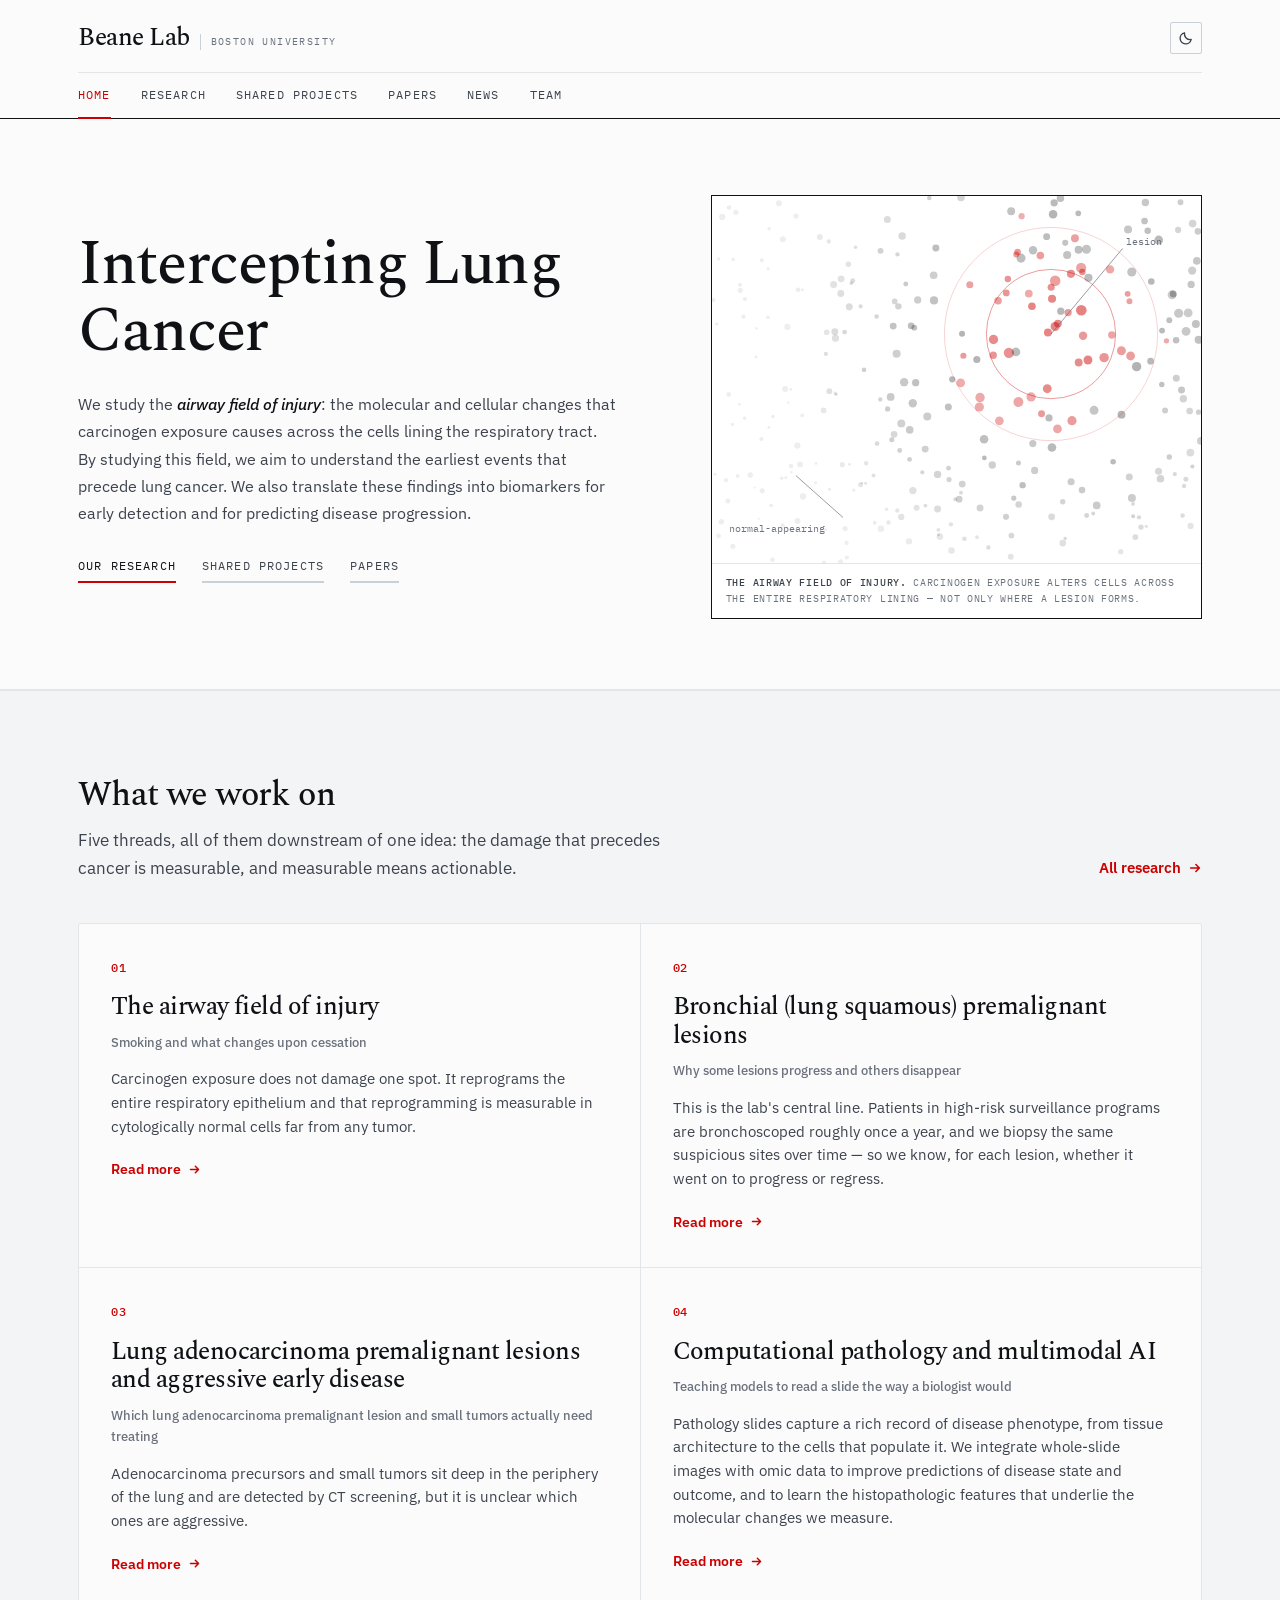
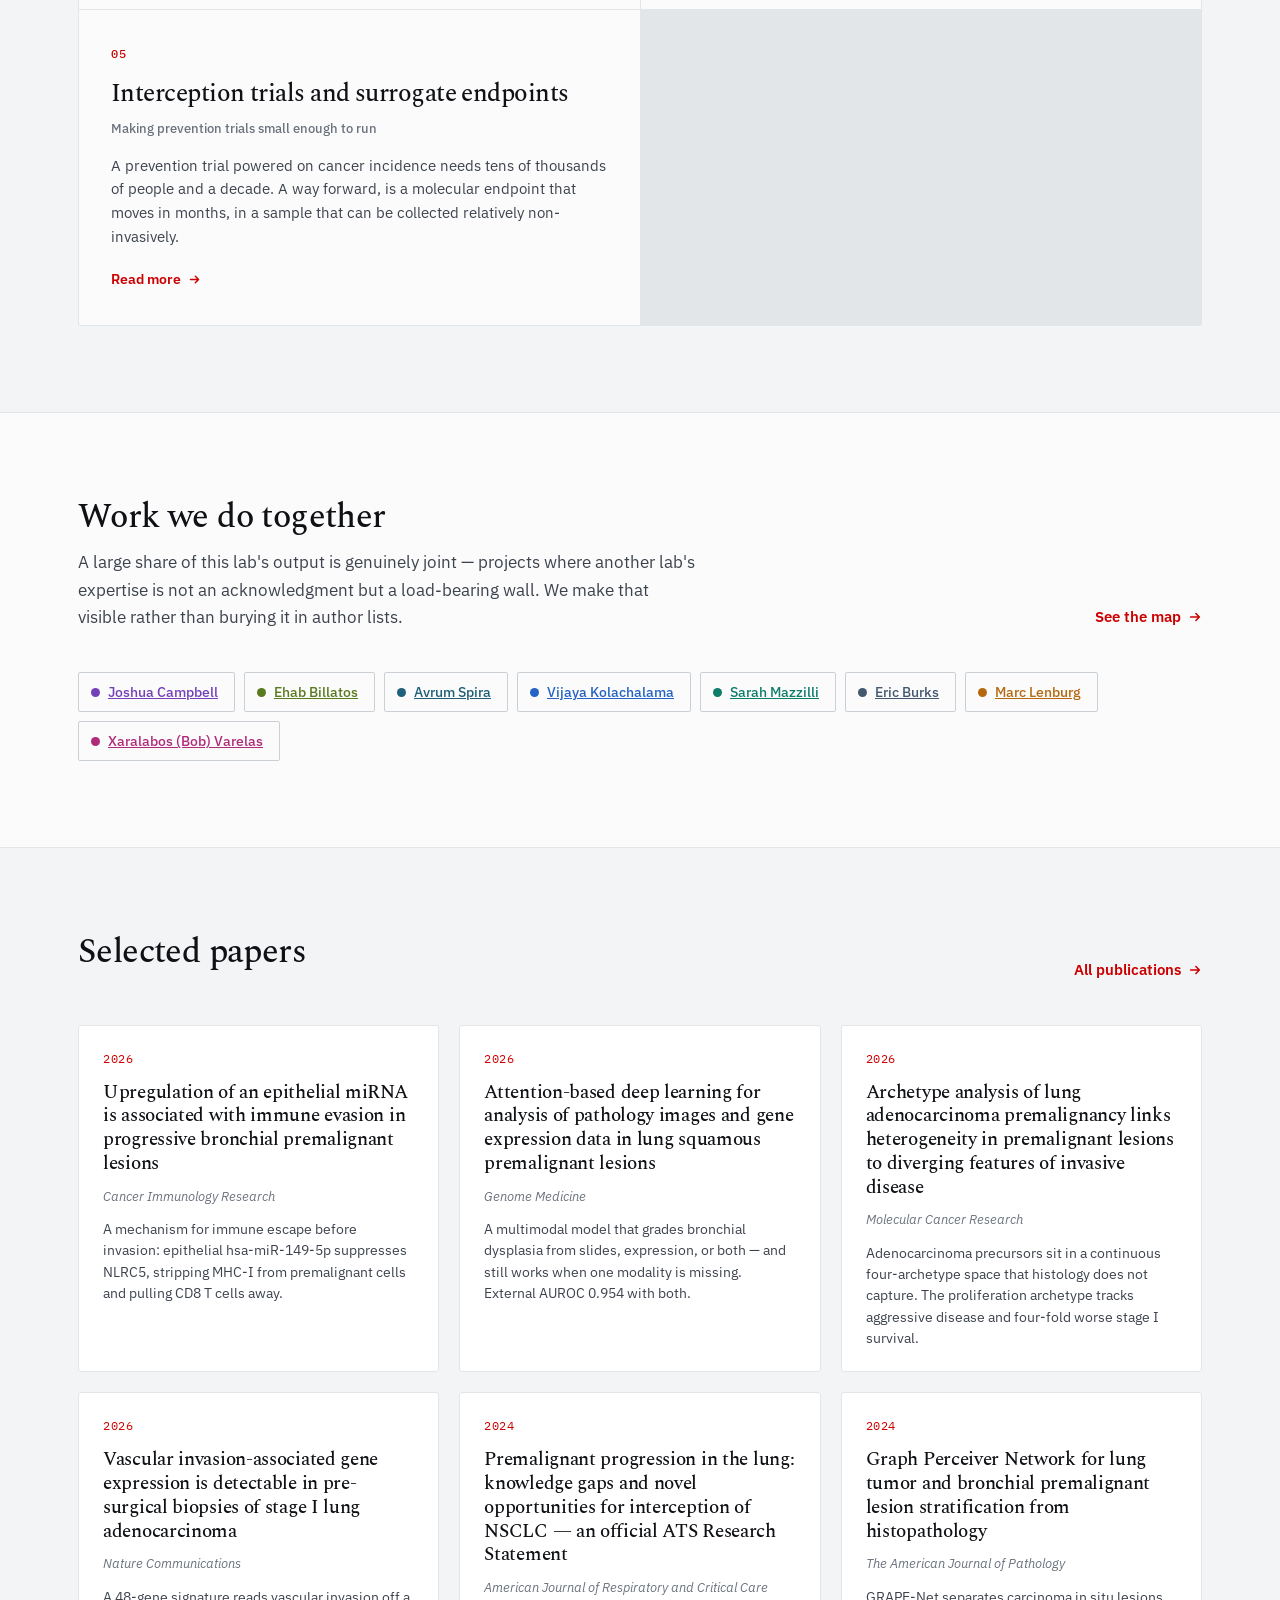
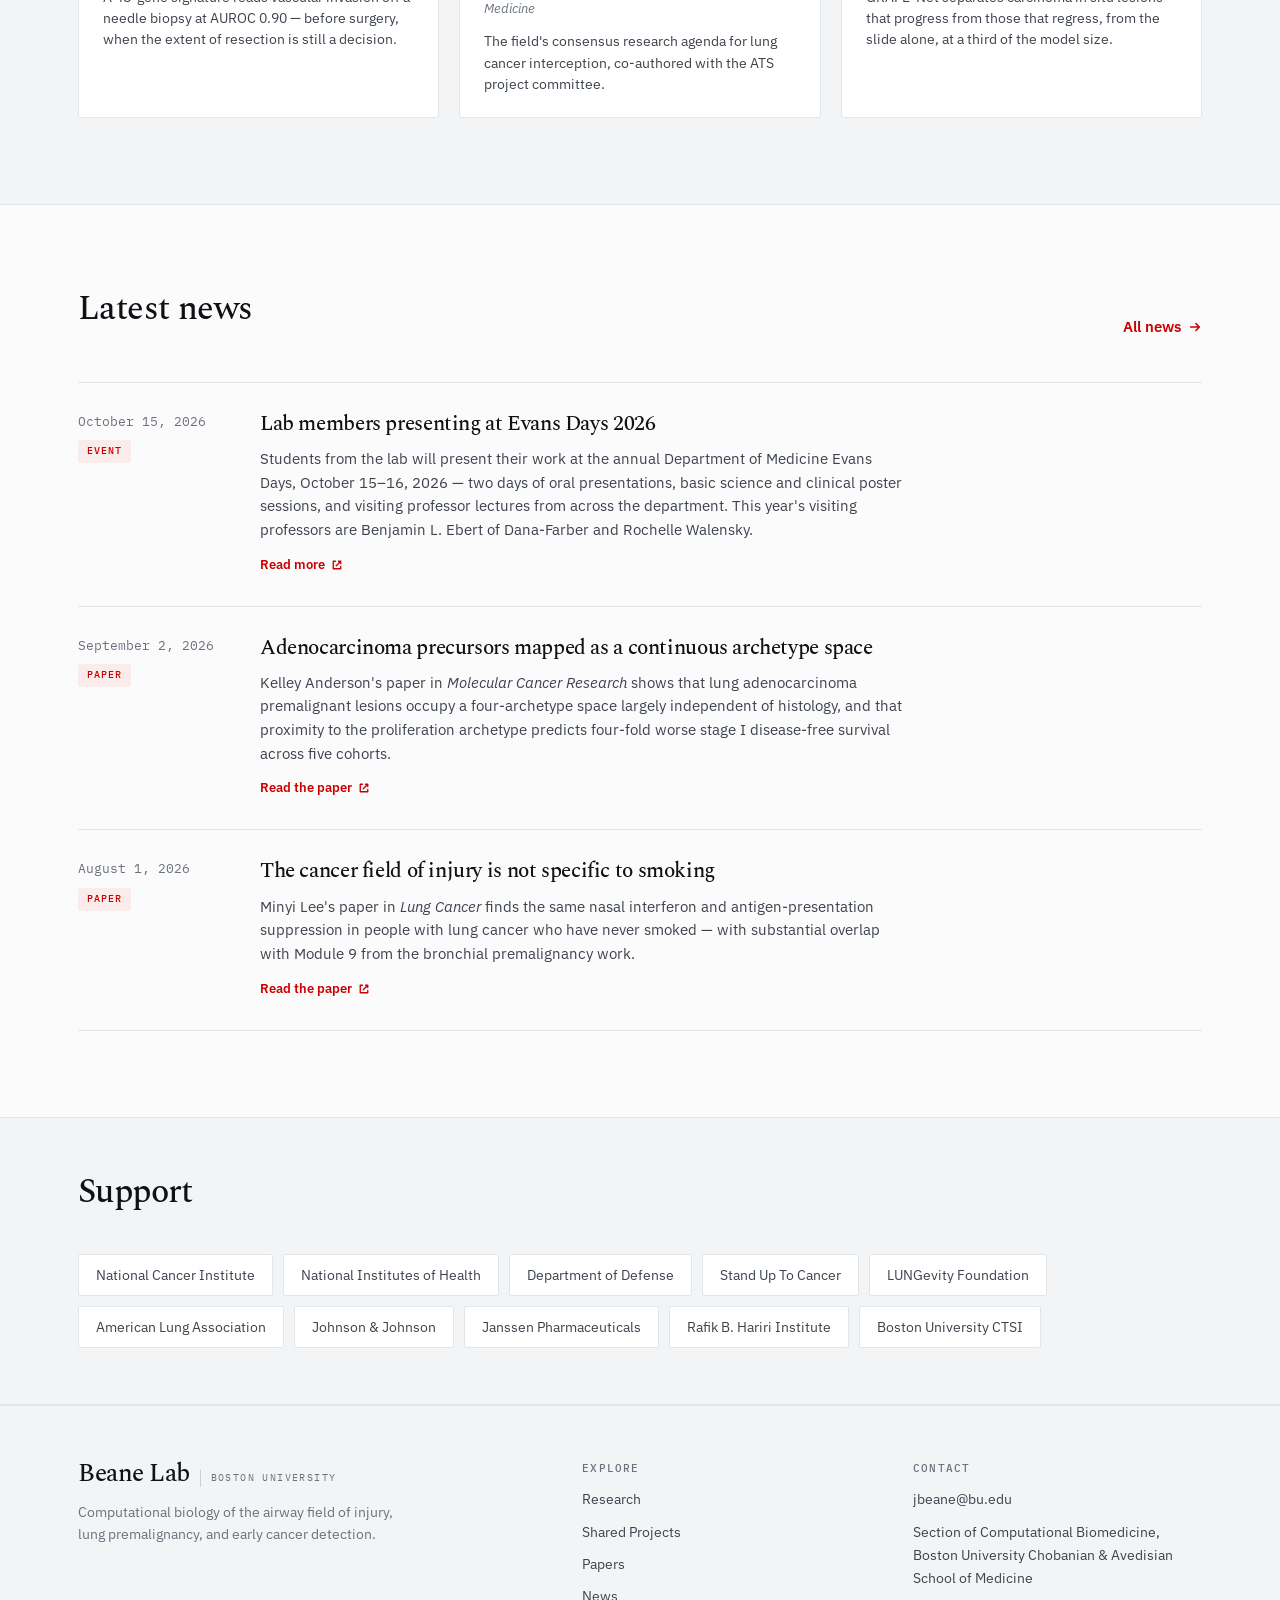
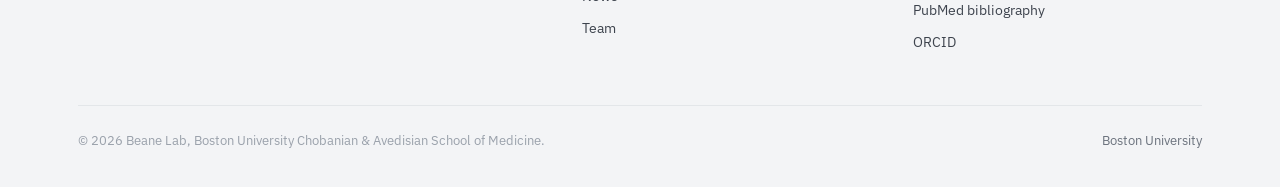
==== commit 02550fa8: "Redesign away from the reference site's visual formula The hero was structurally identical to vkola-" ====
--- a/index.html
+++ b/index.html
@@ -12,7 +12,7 @@
 <link rel="icon" href="data:image/svg+xml,%3Csvg xmlns='http://www.w3.org/2000/svg' viewBox='0 0 40 40'%3E%3Ccircle cx='20' cy='20' r='19' fill='%23CC0000'/%3E%3Ccircle cx='20' cy='20' r='9' fill='%23fff'/%3E%3C/svg%3E">
 <link rel="preconnect" href="https://fonts.googleapis.com">
 <link rel="preconnect" href="https://fonts.gstatic.com" crossorigin>
-<link href="https://fonts.googleapis.com/css2?family=IBM+Plex+Mono:wght@400;500&family=IBM+Plex+Sans:ital,wght@0,400;0,500;0,600;0,700;1,400;1,600&display=swap" rel="stylesheet">
+<link href="https://fonts.googleapis.com/css2?family=IBM+Plex+Mono:wght@400;500&family=IBM+Plex+Sans:wght@400;500;600&family=Spectral:ital,wght@0,400;0,500;0,600;1,400;1,500&display=swap" rel="stylesheet">
 <link rel="stylesheet" href="assets/css/site.css">
 <script>
 /* set theme before first paint so there is no flash */
--- a/assets/css/site.css
+++ b/assets/css/site.css
@@ -30,7 +30,7 @@
   --c-lenburg:    #B4690E;
   --c-varelas:    #B02A7A;
 
-  --font-display: 'IBM Plex Sans', -apple-system, BlinkMacSystemFont, 'Segoe UI', Helvetica, Arial, sans-serif;
+  --font-display: 'Spectral', Georgia, 'Times New Roman', serif;
   --font-body:    'IBM Plex Sans', -apple-system, BlinkMacSystemFont, 'Segoe UI', Helvetica, Arial, sans-serif;
   --font-mono:    'IBM Plex Mono', ui-monospace, 'SF Mono', Menlo, Consolas, monospace;
 
@@ -147,143 +147,114 @@
 .skip:focus { left: 0; }
 
 /* ============================================================
-   HEADER
-   ============================================================ */
-.site-head {
-  position: sticky; top: 0; z-index: 100;
-  background: color-mix(in srgb, var(--paper) 86%, transparent);
-  backdrop-filter: saturate(1.6) blur(14px);
-  -webkit-backdrop-filter: saturate(1.6) blur(14px);
-  border-bottom: 1px solid transparent;
-  transition: border-color .25s var(--ease), background .25s var(--ease);
-}
-.site-head.stuck { border-bottom-color: var(--rule); }
-.head-in {
-  max-width: var(--maxw); margin: 0 auto; padding: 0 28px;
-  height: 68px; display: flex; align-items: center; gap: 28px;
-}
-@media (max-width: 640px) { .head-in { padding: 0 20px; height: 60px; } }
-
-.brand { display: flex; align-items: center; gap: 11px; text-decoration: none; flex-shrink: 0; }
-.brand-mark {
-  width: 30px; height: 30px; flex-shrink: 0;
-}
-.brand-txt { display: flex; flex-direction: column; line-height: 1.1; }
+   MASTHEAD  — two-row, non-sticky, journal-style
+   ============================================================ */
+.site-head { background: var(--paper); border-bottom: 1px solid var(--ink); }
+.head-in { max-width: var(--maxw); margin: 0 auto; padding: 0 28px; }
+@media (max-width: 640px) { .head-in { padding: 0 20px; } }
+
+.head-top {
+  display: flex; align-items: center; justify-content: space-between;
+  gap: 20px; padding: 22px 0 18px;
+}
+.brand { display: flex; align-items: baseline; gap: 10px; text-decoration: none; flex-shrink: 0; }
+.brand-mark { display: none; }
+.brand-txt { display: flex; align-items: baseline; gap: 10px; flex-wrap: wrap; }
 .brand-txt b {
-  font-family: var(--font-display); font-weight: 600; font-size: 18px;
-  letter-spacing: -.02em; color: var(--ink);
+  font-family: var(--font-display); font-weight: 500; font-size: 25px;
+  letter-spacing: -.02em; color: var(--ink); line-height: 1;
 }
 .brand-txt span {
-  font-family: var(--font-mono);
-  font-size: 9.5px; letter-spacing: .12em; text-transform: uppercase;
-  color: var(--ink-3); font-weight: 500; margin-top: 1px;
-}
-
-.nav { display: flex; gap: 2px; margin-left: auto; align-items: center; }
+  font-family: var(--font-mono); font-size: 10px; letter-spacing: .14em;
+  text-transform: uppercase; color: var(--ink-3); font-weight: 400;
+  padding-left: 10px; border-left: 1px solid var(--rule-2);
+}
+
+.head-nav { border-top: 1px solid var(--rule); }
+.nav { display: flex; gap: 0; flex-wrap: wrap; }
 .nav a {
-  text-decoration: none; color: var(--ink-2); font-size: 14.5px; font-weight: 500;
-  padding: 8px 13px; border-radius: 7px; position: relative;
-  transition: color .18s var(--ease), background .18s var(--ease);
-}
-.nav a:hover { color: var(--ink); background: var(--paper-2); }
+  text-decoration: none; color: var(--ink-2);
+  font-family: var(--font-mono); font-size: 11.5px; font-weight: 400;
+  letter-spacing: .1em; text-transform: uppercase;
+  padding: 13px 0; margin-right: 30px; position: relative;
+  transition: color .18s var(--ease);
+}
+.nav a:last-child { margin-right: 0; }
+.nav a:hover { color: var(--ink); }
 .nav a.on { color: var(--red); }
 .nav a.on::after {
-  content: ''; position: absolute; left: 13px; right: 13px; bottom: 3px;
-  height: 2px; background: var(--red); border-radius: 2px;
-}
-
-.head-tools { display: flex; align-items: center; gap: 6px; margin-left: 10px; }
+  content: ''; position: absolute; left: 0; right: 0; bottom: -1px;
+  height: 2px; background: var(--red);
+}
+
+.head-tools { display: flex; align-items: center; gap: 6px; }
 .icon-btn {
-  width: 36px; height: 36px; display: grid; place-items: center;
-  border: 1px solid var(--rule); background: transparent; color: var(--ink-2);
-  border-radius: 9px; cursor: pointer; padding: 0;
+  width: 32px; height: 32px; display: grid; place-items: center;
+  border: 1px solid var(--rule-2); background: transparent; color: var(--ink-2);
+  border-radius: 2px; cursor: pointer; padding: 0;
   transition: all .18s var(--ease);
 }
-.icon-btn:hover { border-color: var(--rule-2); color: var(--ink); background: var(--paper-2); }
-.icon-btn svg { width: 17px; height: 17px; }
+.icon-btn:hover { border-color: var(--ink); color: var(--ink); }
+.icon-btn svg { width: 16px; height: 16px; }
 .nav-toggle { display: none; }
 
-@media (max-width: 860px) {
-  .nav {
-    position: fixed; inset: 60px 0 auto 0;
-    flex-direction: column; align-items: stretch; gap: 0;
-    background: var(--paper); border-bottom: 1px solid var(--rule);
-    padding: 10px 20px 20px; margin: 0;
-    transform: translateY(-120%); transition: transform .3s var(--ease);
-    box-shadow: var(--shadow-2);
-  }
-  .nav.open { transform: translateY(0); }
-  .nav a { padding: 13px 8px; font-size: 16px; border-radius: 0; border-bottom: 1px solid var(--rule); }
+@media (max-width: 820px) {
+  .head-nav { display: none; }
+  .head-nav.open { display: block; }
+  .nav { flex-direction: column; }
+  .nav a { margin-right: 0; padding: 12px 0; border-bottom: 1px solid var(--rule); font-size: 12.5px; }
+  .nav a:last-child { border-bottom: 0; }
   .nav a.on::after { display: none; }
   .nav-toggle { display: grid; }
-  .head-tools { margin-left: auto; }
-}
-
-/* ============================================================
-   HERO
-   ============================================================ */
-.hero { position: relative; padding: 92px 0 72px; overflow: hidden; }
-.hero-bg {
-  position: absolute; inset: 0; z-index: 0; pointer-events: none;
-  opacity: .9;
-}
-.hero-bg svg { width: 100%; height: 100%; }
-.hero .wrap { position: relative; z-index: 1; }
-
-.eyebrow {
-  display: inline-flex; align-items: center; gap: 9px;
-  font-family: var(--font-mono);
-  font-size: 11px; font-weight: 500; letter-spacing: .14em; text-transform: uppercase;
-  color: var(--red); margin-bottom: 22px;
-}
-.eyebrow::before {
-  content: ''; width: 26px; height: 2px; background: var(--red); border-radius: 2px;
-}
+  .head-top { padding: 16px 0; }
+  .brand-txt b { font-size: 21px; }
+}
+
+/* ============================================================
+   HERO — split: argument on the left, the field itself on the right
+   ============================================================ */
+.hero { padding: 76px 0 70px; border-bottom: 1px solid var(--rule); }
+.hero-grid {
+  display: grid; grid-template-columns: minmax(0,1.08fr) minmax(0,.92fr);
+  gap: 56px; align-items: center;
+}
+@media (max-width: 900px) { .hero-grid { grid-template-columns: 1fr; gap: 36px; } }
 
 .hero h1 {
   font-family: var(--font-display);
-  font-size: clamp(2.6rem, 6.4vw, 4.4rem);
-  font-weight: 600; line-height: 1.04; letter-spacing: -.042em;
-  max-width: 15ch; margin-bottom: 26px;
+  font-size: clamp(2.5rem, 5.4vw, 3.9rem);
+  font-weight: 500; line-height: 1.08; letter-spacing: -.022em;
+  margin-bottom: 24px;
 }
 .hero h1 em { font-style: italic; color: var(--red); }
 
 .hero-lede {
-  font-size: clamp(1.05rem, 1.9vw, 1.28rem);
-  line-height: 1.6; color: var(--ink-2); max-width: 58ch; margin-bottom: 36px;
+  font-size: 1.02rem; line-height: 1.68; color: var(--ink-2);
+  max-width: 54ch; margin-bottom: 30px;
 }
 .hero-lede em { font-style: italic; color: var(--ink); font-weight: 500; }
 
-.hero-cta { display: flex; flex-wrap: wrap; gap: 12px; }
-
-.btn {
-  display: inline-flex; align-items: center; gap: 9px;
-  padding: 12px 22px; border-radius: 2px; text-decoration: none;
-  font-size: 14.5px; font-weight: 600; letter-spacing: -.005em;
-  border: 1px solid transparent; cursor: pointer;
-  transition: all .2s var(--ease);
-}
-.btn svg { width: 15px; height: 15px; }
-.btn-primary { background: var(--red); color: var(--on-red); }
-.btn-primary:hover { background: var(--red-deep); transform: translateY(-1px); box-shadow: var(--shadow-2); }
-.btn-ghost { background: transparent; color: var(--ink); border-color: var(--rule-2); }
-.btn-ghost:hover { background: var(--paper-2); border-color: var(--ink-4); transform: translateY(-1px); }
-
-/* stats strip */
-.stats {
-  display: grid; grid-template-columns: repeat(4, 1fr); gap: 1px;
-  background: var(--rule); border: 1px solid var(--rule);
-  border-radius: var(--radius); overflow: hidden; margin-top: 64px;
-}
-.stat { background: var(--paper); padding: 24px 22px; }
-.stat b {
-  display: block; font-family: var(--font-display); font-weight: 600;
-  font-size: 2.3rem; line-height: 1; letter-spacing: -.03em; color: var(--red);
-  margin-bottom: 9px;
-}
-.stat span { font-size: 13px; line-height: 1.45; color: var(--ink-3); display: block; }
-@media (max-width: 860px) { .stats { grid-template-columns: repeat(2, 1fr); } }
-@media (max-width: 420px) { .stats { grid-template-columns: 1fr; } }
+/* text links, not buttons — the pill row was the giveaway */
+.hero-cta { display: flex; flex-wrap: wrap; gap: 26px; align-items: center; }
+.tlink {
+  font-family: var(--font-mono); font-size: 11.5px; letter-spacing: .1em;
+  text-transform: uppercase; text-decoration: none; color: var(--ink);
+  padding-bottom: 5px; border-bottom: 2px solid var(--red);
+  transition: color .18s var(--ease), border-color .18s var(--ease);
+}
+.tlink:hover { color: var(--red); }
+.tlink.quiet { border-bottom-color: var(--rule-2); color: var(--ink-2); }
+.tlink.quiet:hover { color: var(--ink); border-bottom-color: var(--ink); }
+
+/* the field-of-injury plate — foreground, framed, captioned */
+.field-plate { border: 1px solid var(--ink); background: var(--card); }
+.field-plate svg { display: block; width: 100%; height: auto; }
+.field-cap {
+  border-top: 1px solid var(--rule); padding: 11px 14px;
+  font-family: var(--font-mono); font-size: 10px; letter-spacing: .07em;
+  color: var(--ink-3); line-height: 1.6; text-transform: uppercase;
+}
+.field-cap b { color: var(--ink-2); font-weight: 500; }
 
 /* ============================================================
    SECTIONS
@@ -294,8 +265,8 @@
 
 .sec-head { margin-bottom: 44px; max-width: 70ch; }
 .sec-head h2 {
-  font-family: var(--font-display); font-weight: 600;
-  font-size: clamp(1.7rem, 3vw, 2.2rem); letter-spacing: -.032em; line-height: 1.08;
+  font-family: var(--font-display); font-weight: 500;
+  font-size: clamp(1.6rem, 2.8vw, 2.1rem); letter-spacing: -.018em; line-height: 1.08;
   margin-bottom: 14px;
 }
 .sec-head p { color: var(--ink-2); font-size: 1.05rem; max-width: 62ch; margin: 0; }
@@ -317,7 +288,7 @@
 
 .page-head { padding: 64px 0 20px; }
 .page-head h1 {
-  font-family: var(--font-display); font-weight: 600;
+  font-family: var(--font-display); font-weight: 500;
   font-size: clamp(2.4rem, 5.5vw, 3.7rem); letter-spacing: -.033em; line-height: 1.05;
   margin-bottom: 18px;
 }
@@ -341,7 +312,7 @@
   color: var(--red); letter-spacing: .06em; margin-bottom: 16px;
 }
 .rcard h3 {
-  font-family: var(--font-display); font-weight: 600; font-size: 1.55rem;
+  font-family: var(--font-display); font-weight: 500; font-size: 1.55rem;
   letter-spacing: -.022em; line-height: 1.15; margin-bottom: 10px;
 }
 .rcard .kicker { font-size: 13px; color: var(--ink-3); margin-bottom: 14px; font-weight: 500; }
@@ -371,7 +342,7 @@
 .thread-kicker { font-size: 12.5px; color: var(--ink-3); line-height: 1.45; }
 
 .thread-body h2 {
-  font-family: var(--font-display); font-weight: 600;
+  font-family: var(--font-display); font-weight: 500;
   font-size: clamp(1.7rem, 3.2vw, 2.3rem); letter-spacing: -.026em; margin-bottom: 18px;
 }
 .thread-lede {
@@ -451,7 +422,7 @@
 .proj-sub { font-size: 12.5px; color: var(--ink-3); font-weight: 500; }
 
 .proj h3 {
-  font-family: var(--font-display); font-weight: 600; font-size: 1.72rem;
+  font-family: var(--font-display); font-weight: 500; font-size: 1.72rem;
   letter-spacing: -.024em; line-height: 1.14; margin-bottom: 14px;
 }
 .proj-lede { color: var(--ink-2); font-size: 15.4px; line-height: 1.62; max-width: 70ch; }
@@ -596,7 +567,7 @@
 .badge-tag    { background: transparent; color: var(--ink-3); border: 1px solid var(--rule-2); font-weight: 600; }
 
 .paper h3 {
-  font-family: var(--font-display); font-weight: 600; font-size: 1.22rem;
+  font-family: var(--font-display); font-weight: 500; font-size: 1.22rem;
   line-height: 1.28; letter-spacing: -.016em; margin-bottom: 7px;
   transition: color .18s var(--ease);
 }
@@ -640,7 +611,7 @@
 .feat:hover { transform: translateY(-3px); box-shadow: var(--shadow-2); border-color: var(--rule-2); }
 .feat .fy { font-family: var(--font-mono); font-size: 11.5px; color: var(--red); margin-bottom: 12px; letter-spacing: .05em; }
 .feat h3 {
-  font-family: var(--font-display); font-weight: 600; font-size: 1.16rem;
+  font-family: var(--font-display); font-weight: 500; font-size: 1.16rem;
   line-height: 1.28; letter-spacing: -.016em; margin-bottom: 10px;
 }
 .feat .fj { font-size: 12.8px; color: var(--ink-3); font-style: italic; margin-bottom: 12px; }
@@ -662,7 +633,7 @@
   padding: 3px 9px; border-radius: 5px; background: var(--red-soft); color: var(--red);
 }
 .news-body h3 {
-  font-family: var(--font-display); font-weight: 600; font-size: 1.32rem;
+  font-family: var(--font-display); font-weight: 500; font-size: 1.32rem;
   line-height: 1.24; letter-spacing: -.018em; margin-bottom: 10px;
 }
 .news-body p { color: var(--ink-2); font-size: 14.8px; line-height: 1.6; margin: 0; max-width: 72ch; }
@@ -693,7 +664,7 @@
   border: 1px solid var(--rule);
 }
 .pi-info h2 {
-  font-family: var(--font-display); font-weight: 600; font-size: 2.1rem;
+  font-family: var(--font-display); font-weight: 500; font-size: 2.1rem;
   letter-spacing: -.028em; margin-bottom: 8px;
 }
 .pi-role { color: var(--red); font-weight: 600; font-size: 14.5px; margin-bottom: 14px; }
@@ -842,3 +813,12 @@
 }
 
 .news-tag.is-upcoming { background: var(--ink); color: var(--paper); }
+
+/* ---------- section eyebrow (inner page heads) ---------- */
+.eyebrow {
+  display: inline-block;
+  font-family: var(--font-mono);
+  font-size: 10.5px; font-weight: 400; letter-spacing: .16em; text-transform: uppercase;
+  color: var(--ink-3); margin-bottom: 18px;
+  padding-top: 9px; border-top: 1px solid var(--ink);
+}
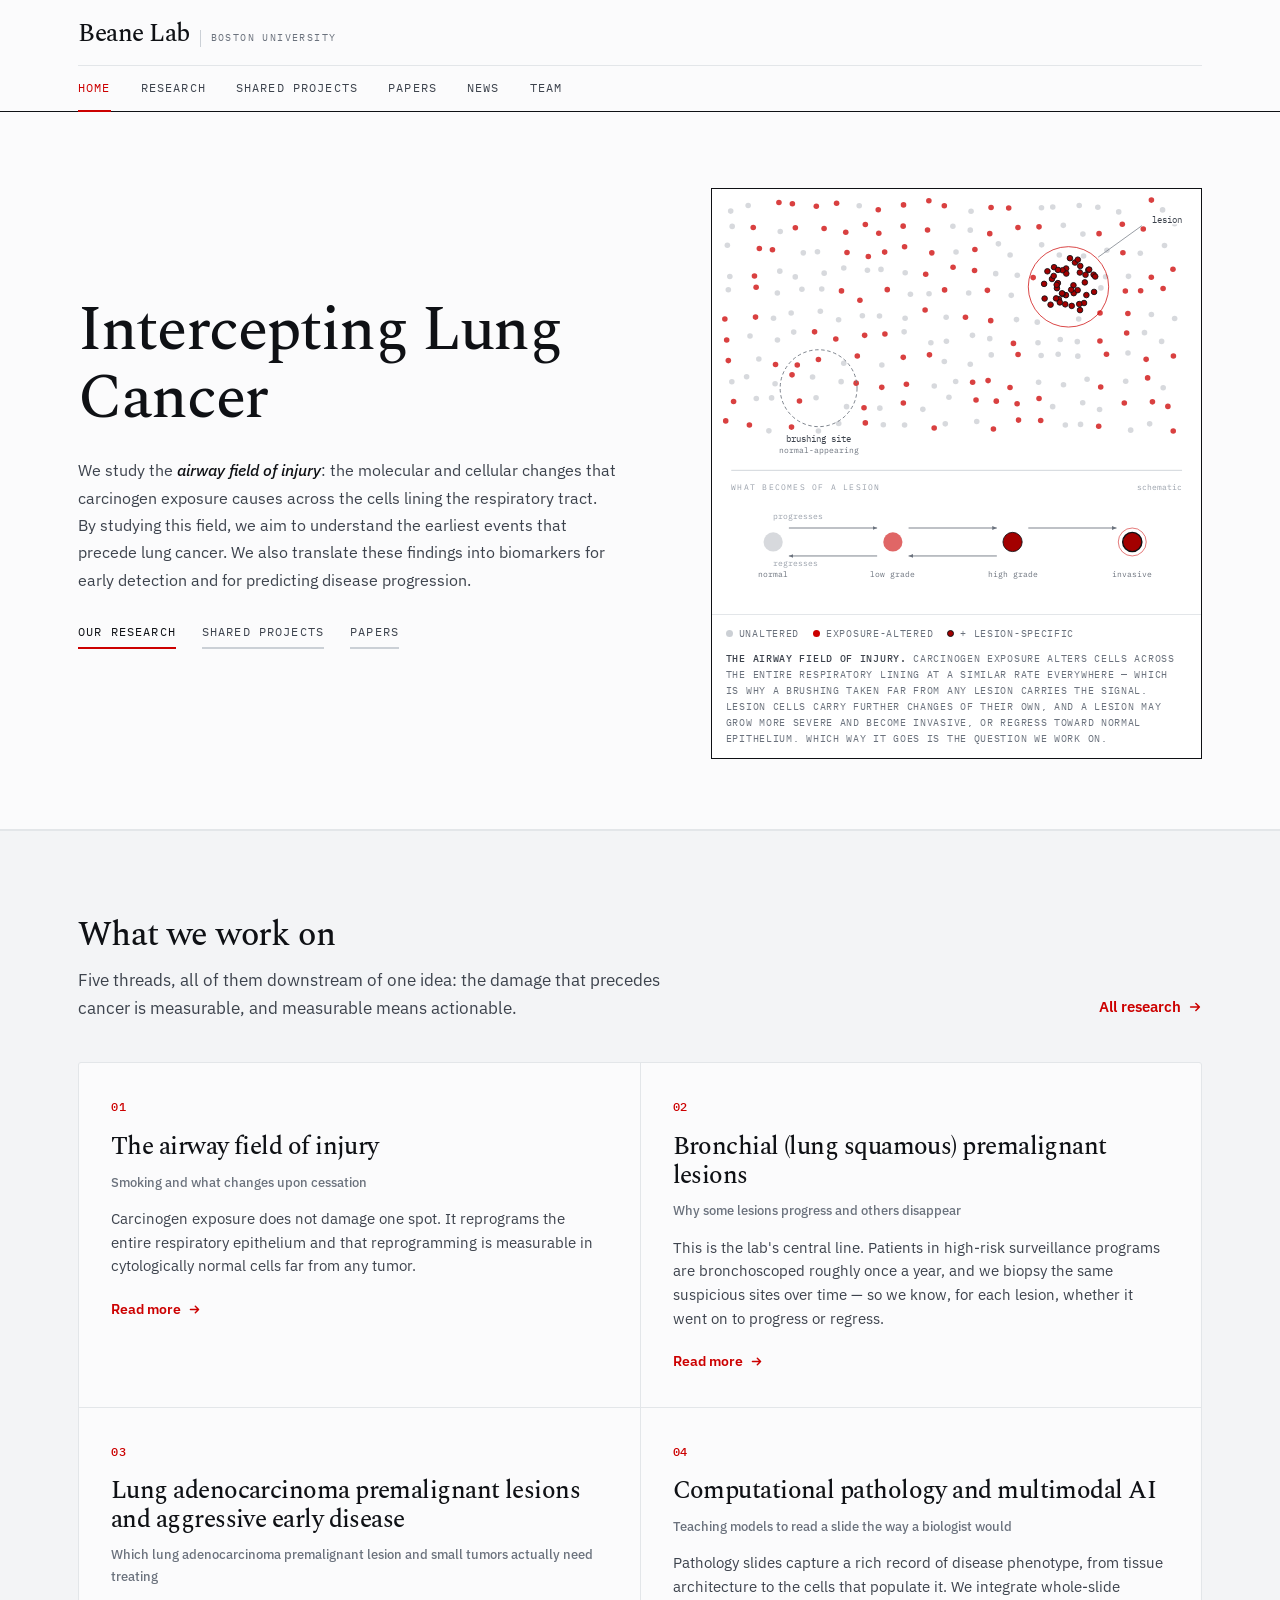
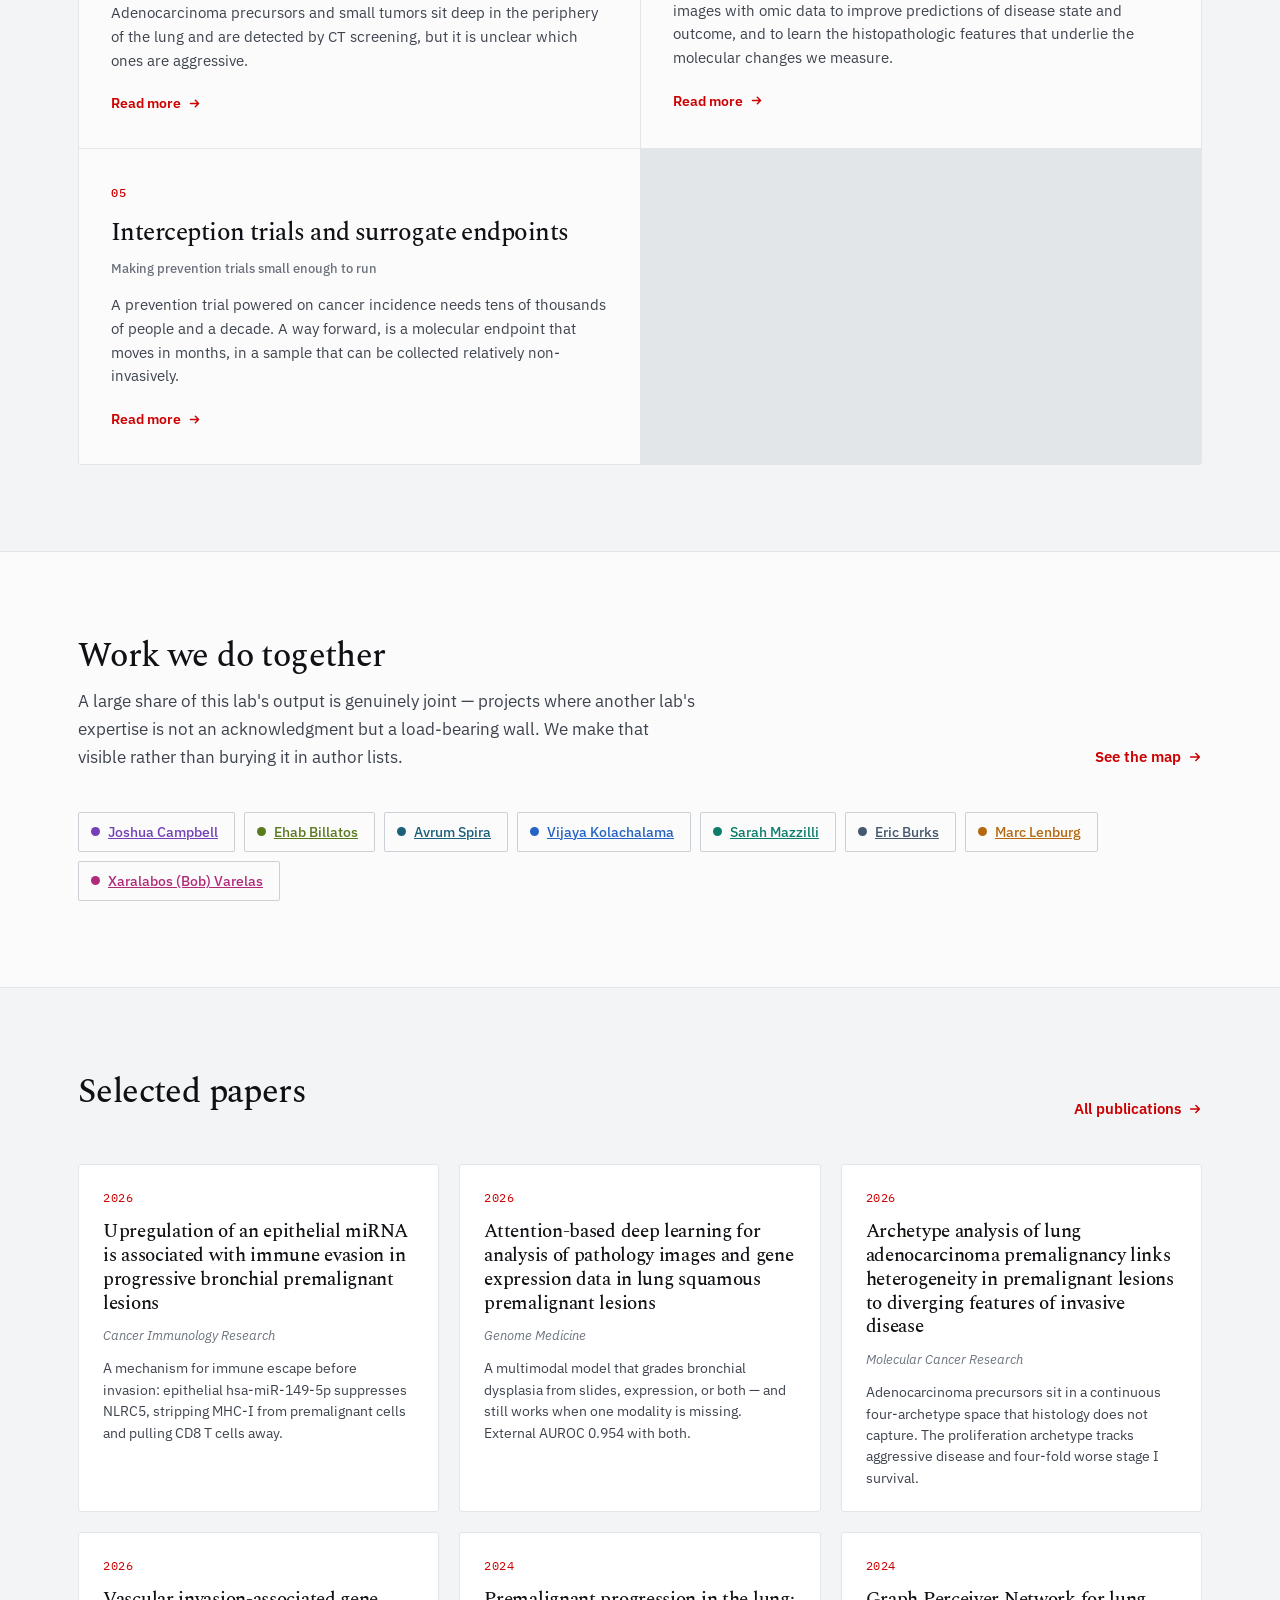
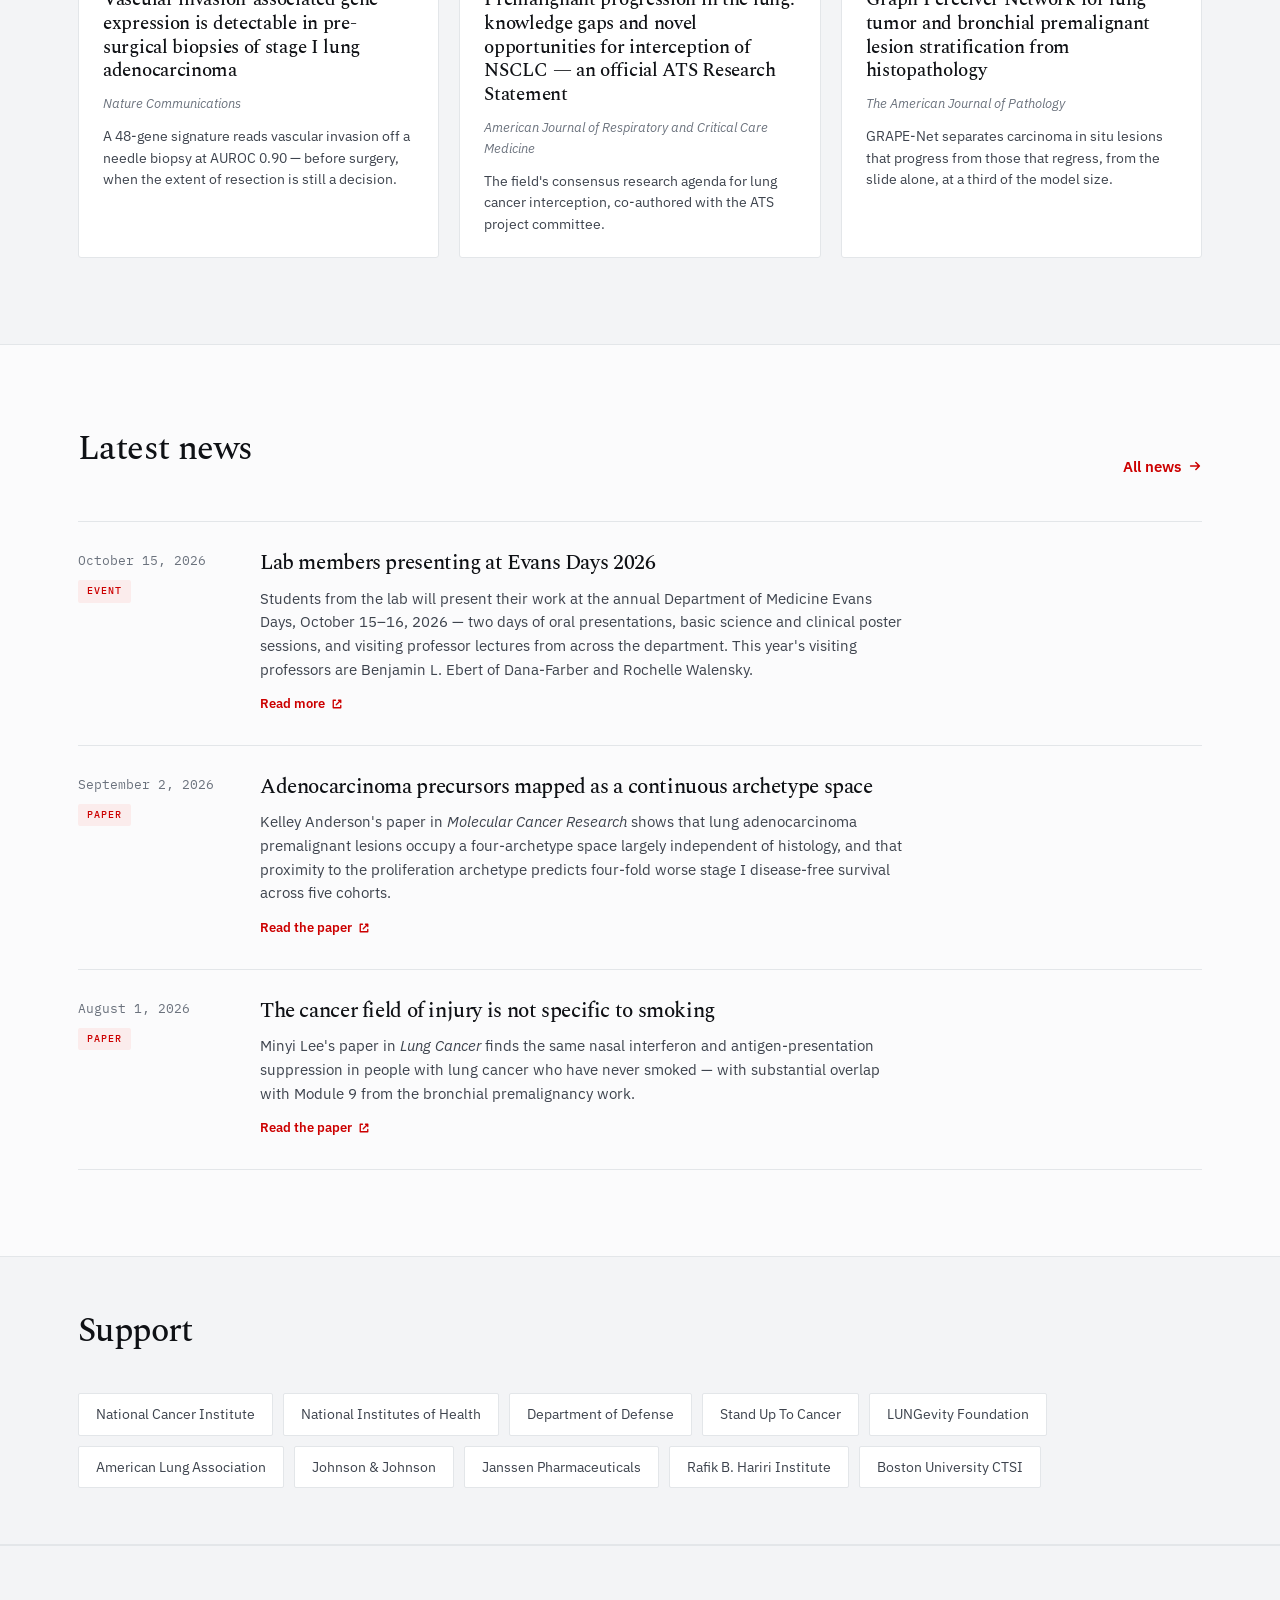
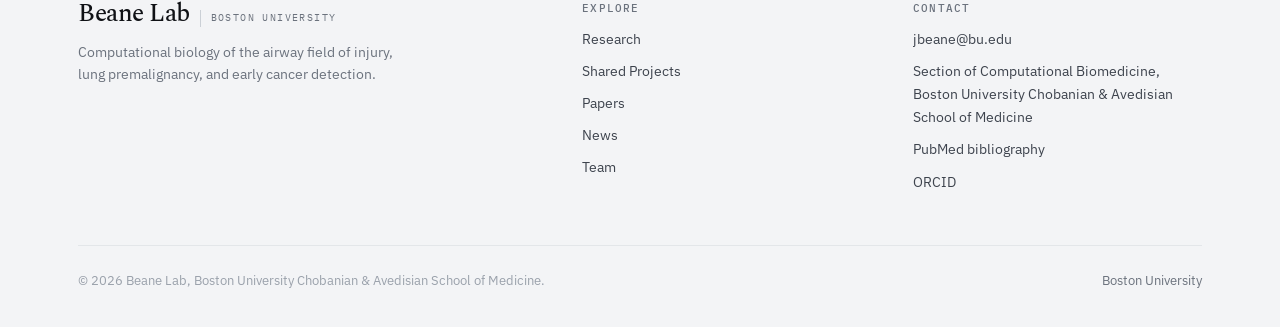
==== commit b70da125: "Add lesion fate band; remove dark mode The figure now carries both dimensions. Space: where alterati" ====
--- a/index.html
+++ b/index.html
@@ -14,10 +14,6 @@
 <link rel="preconnect" href="https://fonts.gstatic.com" crossorigin>
 <link href="https://fonts.googleapis.com/css2?family=IBM+Plex+Mono:wght@400;500&family=IBM+Plex+Sans:wght@400;500;600&family=Spectral:ital,wght@0,400;0,500;0,600;1,400;1,500&display=swap" rel="stylesheet">
 <link rel="stylesheet" href="assets/css/site.css">
-<script>
-/* set theme before first paint so there is no flash */
-(function(){try{var t=localStorage.getItem('beane-theme');if(t==='dark'||t==='light')document.documentElement.setAttribute('data-theme',t);}catch(e){}})();
-</script>
 </head>
 <body>
 <main id="main" data-page="home"></main>
--- a/assets/css/site.css
+++ b/assets/css/site.css
@@ -46,72 +46,7 @@
   --ease: cubic-bezier(.22,.61,.36,1);
 }
 
-:root:not([data-theme="light"]) {
-  color-scheme: light;
-}
-
-@media (prefers-color-scheme: dark) {
-  :root:not([data-theme="light"]) {
-    --paper:    #0D0F12;
-    --paper-2:  #14171B;
-    --paper-3:  #1D2127;
-    --card:     #13161A;
-    --ink:      #EDEFF2;
-    --ink-2:    #B4BAC3;
-    --ink-3:    #858C96;
-    --ink-4:    #5D646D;
-    --rule:     #23272D;
-    --rule-2:   #333941;
-
-    --red:      #FF5A4D;
-    --red-soft: #2A1513;
-    --red-deep: #FF8578;
-    --on-red:   #0D0F12;
-
-    --c-campbell: #B695E8;
-    --c-burks:    #9DB2C9;
-    --c-spira:    #6FB3CE;
-    --c-billatos: #A5C65A;
-    --c-mazzilli: #3FC4AC;
-    --c-kola:     #7FA6F5;
-    --c-lenburg:  #E0A24A;
-    --c-varelas:  #F07CB8;
-
-    --shadow-1: 0 1px 2px rgba(0,0,0,.4), 0 2px 8px rgba(0,0,0,.3);
-    --shadow-2: 0 2px 4px rgba(0,0,0,.45), 0 12px 32px rgba(0,0,0,.4);
-    --shadow-3: 0 4px 10px rgba(0,0,0,.5), 0 24px 56px rgba(0,0,0,.5);
-    color-scheme: dark;
-  }
-}
-
-:root[data-theme="dark"] {
-  --paper:    #0D0F12;
-  --paper-2:  #14171B;
-  --paper-3:  #1D2127;
-  --card:     #13161A;
-  --ink:      #EDEFF2;
-  --ink-2:    #B4BAC3;
-  --ink-3:    #858C96;
-  --ink-4:    #5D646D;
-  --rule:     #23272D;
-  --rule-2:   #333941;
-  --red:      #FF5A4D;
-  --red-soft: #2A1513;
-  --red-deep: #FF8578;
-  --on-red:   #0D0F12;
-  --c-campbell: #B695E8;
-    --c-burks:    #9DB2C9;
-    --c-spira:    #6FB3CE;
-    --c-billatos: #A5C65A;
-    --c-mazzilli: #3FC4AC;
-  --c-kola:     #7FA6F5;
-  --c-lenburg:  #E0A24A;
-  --c-varelas:  #F07CB8;
-  --shadow-1: 0 1px 2px rgba(0,0,0,.4), 0 2px 8px rgba(0,0,0,.3);
-  --shadow-2: 0 2px 4px rgba(0,0,0,.45), 0 12px 32px rgba(0,0,0,.4);
-  --shadow-3: 0 4px 10px rgba(0,0,0,.5), 0 24px 56px rgba(0,0,0,.5);
-  color-scheme: dark;
-}
+:root { color-scheme: light; }
 
 /* ---------- reset ---------- */
 *, *::before, *::after { box-sizing: border-box; }
@@ -822,3 +757,8 @@
   color: var(--ink-3); margin-bottom: 18px;
   padding-top: 9px; border-top: 1px solid var(--ink);
 }
+
+/* key for the field plate, in the caption rather than the drawing */
+.field-key { display: flex; flex-wrap: wrap; gap: 14px; margin-bottom: 9px; }
+.field-key i { display: inline-flex; align-items: center; gap: 6px; font-style: normal; }
+.field-key b { width: 7px; height: 7px; border-radius: 50%; display: inline-block; }
